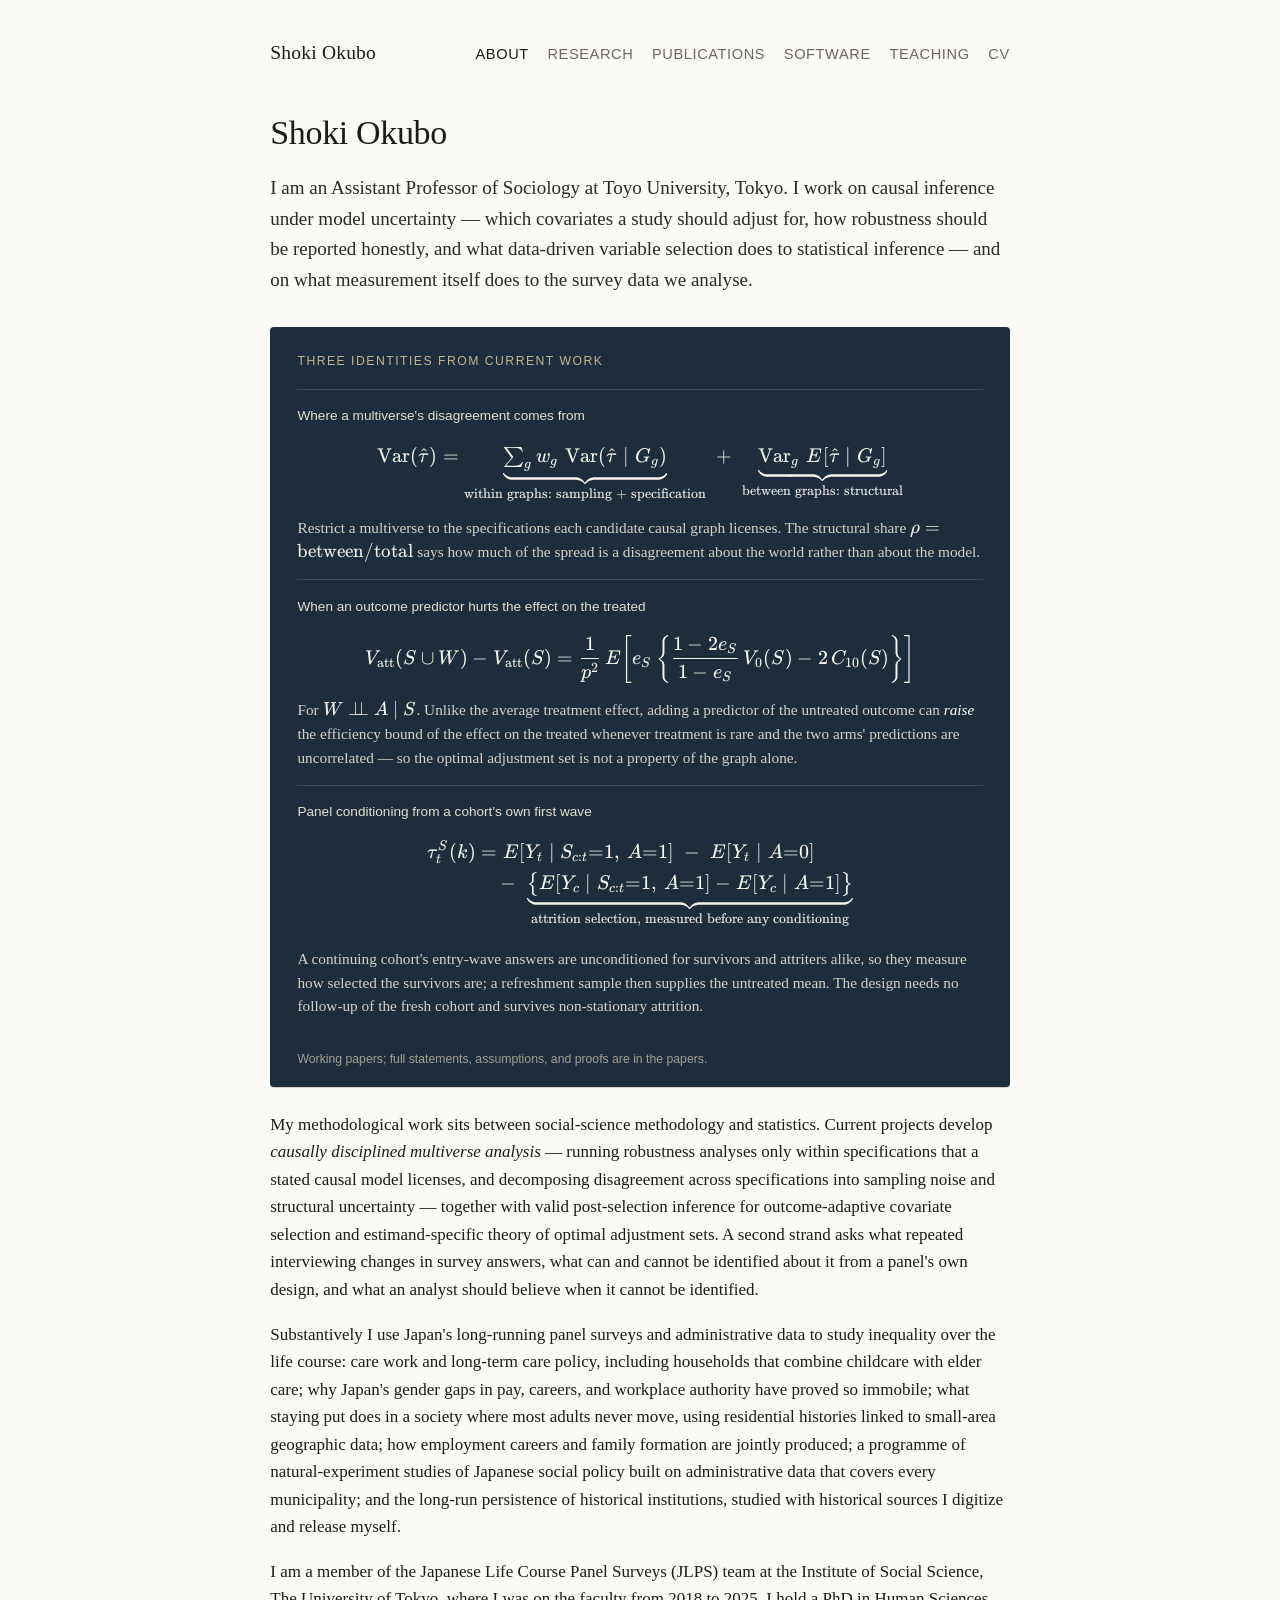
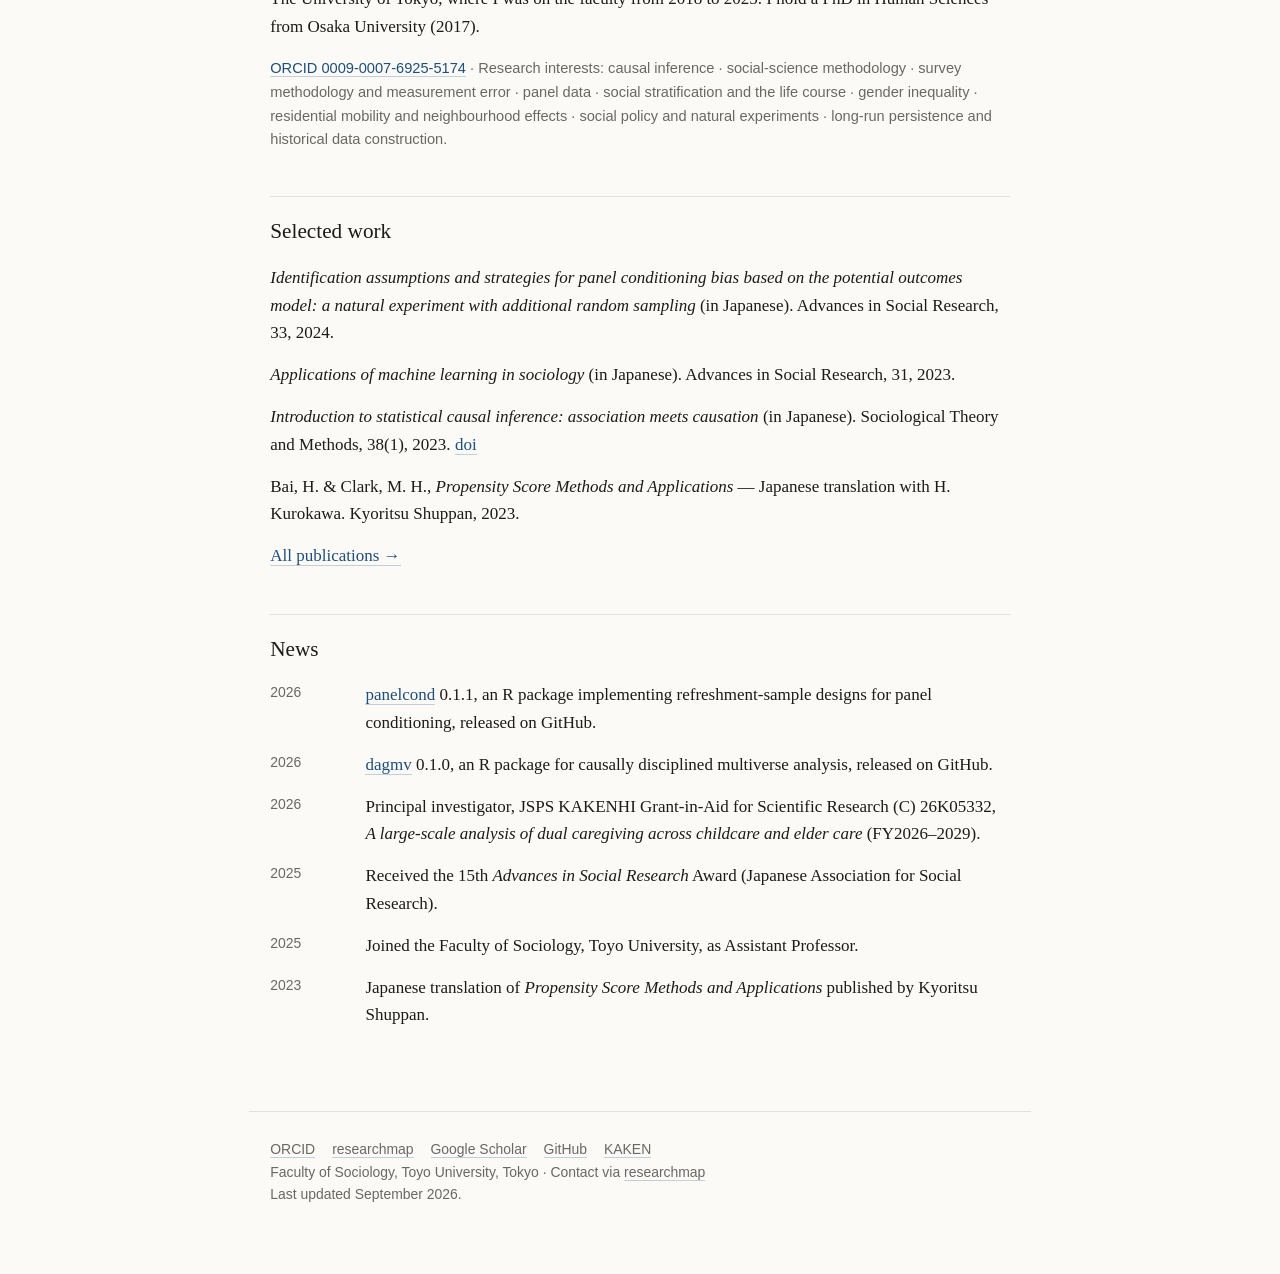
==== index.html @ d32a05ac "Site update 2026-09-04: panelcond 0.1.1 on Software and News; panelcond linked from Research" ====
<!doctype html>
<html lang="en">
<head>
<meta charset="utf-8">
<meta name="viewport" content="width=device-width,initial-scale=1">
<title>Shoki Okubo</title>
<meta name="description" content="Shoki Okubo — Assistant Professor of Sociology, Toyo University. Causal inference, model uncertainty, survey measurement, and inequality over the life course in Japan.">
<link rel="stylesheet" href="assets/style.css">
<link rel="icon" href="data:,">
<link rel="stylesheet" href="assets/katex/katex.min.css">
<script defer src="assets/katex/katex.min.js"></script>
<script defer src="assets/katex/auto-render.min.js" onload="renderMathInElement(document.body,{delimiters:[{left:'\\[',right:'\\]',display:true},{left:'\\(',right:'\\)',display:false}],throwOnError:false});"></script>
</head>
<body>
<header class="site"><a class="name" href="index.html">Shoki Okubo</a><nav class="site"><a href="index.html" class=on>About</a><a href="research.html">Research</a><a href="publications.html">Publications</a><a href="software.html">Software</a><a href="teaching.html">Teaching</a><a href="cv.html">CV</a></nav></header>
<main>

<h1>Shoki Okubo</h1>
<p class="lede">I am an Assistant Professor of Sociology at Toyo University, Tokyo. I work on causal inference under model uncertainty &mdash; which covariates a study should adjust for, how robustness should be reported honestly, and what data-driven variable selection does to statistical inference &mdash; and on what measurement itself does to the survey data we analyse.</p>
<figure class="plate">
<figcaption>Three identities from current work</figcaption>
<div class="item">
<div class="cap">Where a multiverse's disagreement comes from</div>
<div class="eq">\[ \operatorname{Var}(\hat\tau)=\underbrace{\textstyle\sum_{g} w_g\,\operatorname{Var}(\hat\tau \mid G_g)}_{\text{within graphs: sampling + specification}}\;+\;\underbrace{\operatorname{Var}_g\,E[\hat\tau \mid G_g]}_{\text{between graphs: structural}} \]</div>
<div class="note">Restrict a multiverse to the specifications each candidate causal graph licenses. The structural share \(\rho=\text{between}/\text{total}\) says how much of the spread is a disagreement about the world rather than about the model.</div>
</div>
<div class="item">
<div class="cap">When an outcome predictor hurts the effect on the treated</div>
<div class="eq">\[ V_{\mathrm{att}}(S\cup W)-V_{\mathrm{att}}(S)=\frac{1}{p^{2}}\,E\!\left[e_S\left\{\frac{1-2e_S}{1-e_S}\,V_0(S)-2\,C_{10}(S)\right\}\right] \]</div>
<div class="note">For \(W \perp\!\!\!\perp A \mid S\). Unlike the average treatment effect, adding a predictor of the untreated outcome can <em>raise</em> the efficiency bound of the effect on the treated whenever treatment is rare and the two arms' predictions are uncorrelated &mdash; so the optimal adjustment set is not a property of the graph alone.</div>
</div>
<div class="item">
<div class="cap">Panel conditioning from a cohort's own first wave</div>
<div class="eq">\[ \begin{aligned} \tau^{S}_t(k) &= E[Y_t\mid S_{c:t}{=}1,\,A{=}1]\;-\;E[Y_t\mid A{=}0] \\ &\quad -\;\underbrace{\big\{E[Y_c\mid S_{c:t}{=}1,\,A{=}1]-E[Y_c\mid A{=}1]\big\}}_{\text{attrition selection, measured before any conditioning}} \end{aligned} \]</div>
<div class="note">A continuing cohort's entry-wave answers are unconditioned for survivors and attriters alike, so they measure how selected the survivors are; a refreshment sample then supplies the untreated mean. The design needs no follow-up of the fresh cohort and survives non-stationary attrition.</div>
</div>
<p class="fine">Working papers; full statements, assumptions, and proofs are in the papers.</p>
</figure>

<p>My methodological work sits between social-science methodology and statistics. Current projects develop <em>causally disciplined multiverse analysis</em> &mdash; running robustness analyses only within specifications that a stated causal model licenses, and decomposing disagreement across specifications into sampling noise and structural uncertainty &mdash; together with valid post-selection inference for outcome-adaptive covariate selection and estimand-specific theory of optimal adjustment sets. A second strand asks what repeated interviewing changes in survey answers, what can and cannot be identified about it from a panel's own design, and what an analyst should believe when it cannot be identified.</p>
<p>Substantively I use Japan's long-running panel surveys and administrative data to study inequality over the life course: care work and long-term care policy, including households that combine childcare with elder care; why Japan's gender gaps in pay, careers, and workplace authority have proved so immobile; what staying put does in a society where most adults never move, using residential histories linked to small-area geographic data; how employment careers and family formation are jointly produced; a programme of natural-experiment studies of Japanese social policy built on administrative data that covers every municipality; and the long-run persistence of historical institutions, studied with historical sources I digitize and release myself.</p>
<p>I am a member of the Japanese Life Course Panel Surveys (JLPS) team at the Institute of Social Science, The University of Tokyo, where I was on the faculty from 2018 to 2025. I hold a PhD in Human Sciences from Osaka University (2017).</p>

<p class="meta"><a href="https://orcid.org/0009-0007-6925-5174">ORCID 0009-0007-6925-5174</a> · Research interests: causal inference · social-science methodology · survey methodology and measurement error · panel data · social stratification and the life course · gender inequality · residential mobility and neighbourhood effects · social policy and natural experiments · long-run persistence and historical data construction.</p>

<h2>Selected work</h2>
<ul class="plain">
<li><span class="pub"><span class="t">Identification assumptions and strategies for panel conditioning bias based on the potential outcomes model: a natural experiment with additional random sampling</span> (in Japanese). <span class="j">Advances in Social Research</span>, 33, 2024.</span></li>
<li><span class="pub"><span class="t">Applications of machine learning in sociology</span> (in Japanese). <span class="j">Advances in Social Research</span>, 31, 2023.</span></li>
<li><span class="pub"><span class="t">Introduction to statistical causal inference: association meets causation</span> (in Japanese). <span class="j">Sociological Theory and Methods</span>, 38(1), 2023. <a href="https://doi.org/10.11218/ojjams.38.169">doi</a></span></li>
<li><span class="pub">Bai, H. &amp; Clark, M. H., <span class="t">Propensity Score Methods and Applications</span> &mdash; Japanese translation with H. Kurokawa. Kyoritsu Shuppan, 2023.</span></li>
</ul>
<p><a href="publications.html">All publications &rarr;</a></p>

<h2>News</h2>
<ul class="plain news">
<li><span class="year">2026</span><span><a href="https://github.com/sokubo/panelcond">panelcond</a> 0.1.1, an R package implementing refreshment-sample designs for panel conditioning, released on GitHub.</span></li>
<li><span class="year">2026</span><span><a href="https://github.com/sokubo/dagmv">dagmv</a> 0.1.0, an R package for causally disciplined multiverse analysis, released on GitHub.</span></li>
<li><span class="year">2026</span><span>Principal investigator, JSPS KAKENHI Grant-in-Aid for Scientific Research (C) 26K05332, <em>A large-scale analysis of dual caregiving across childcare and elder care</em> (FY2026&ndash;2029).</span></li>
<li><span class="year">2025</span><span>Received the 15th <em>Advances in Social Research</em> Award (Japanese Association for Social Research).</span></li>
<li><span class="year">2025</span><span>Joined the Faculty of Sociology, Toyo University, as Assistant Professor.</span></li>
<li><span class="year">2023</span><span>Japanese translation of <em>Propensity Score Methods and Applications</em> published by Kyoritsu Shuppan.</span></li>
</ul>

</main>
<footer class="site">
<div class="links"><a href="https://orcid.org/0009-0007-6925-5174">ORCID</a><a href="https://researchmap.jp/sokubo?lang=en">researchmap</a><a href="https://scholar.google.com/citations?user=Fmei__QAAAAJ&amp;hl=en">Google Scholar</a><a href="https://github.com/sokubo">GitHub</a><a href="https://nrid.nii.ac.jp/en/nrid/1000090807835/">KAKEN</a></div>
<p>Faculty of Sociology, Toyo University, Tokyo · Contact via <a href="https://researchmap.jp/sokubo?lang=en">researchmap</a><br>Last updated September 2026.</p>
</footer>
</body>
</html>
---- assets/style.css ----
:root{--bg:#fbfaf7;--ink:#1c1b18;--muted:#6b6862;--rule:#e4e1d8;--accent:#1f4e79;--accent-2:#8a5a2b;--max:46rem}
*{box-sizing:border-box}html{font-size:17px;-webkit-text-size-adjust:100%}
body{margin:0;background:var(--bg);color:var(--ink);font-family:"Iowan Old Style","Palatino Linotype","Book Antiqua",Palatino,Georgia,serif;line-height:1.62}
a{color:var(--accent);text-decoration:none;border-bottom:1px solid rgba(31,78,121,.25)}a:hover{border-bottom-color:var(--accent)}
header.site{max-width:var(--max);margin:0 auto;padding:2.2rem 1.25rem 0;display:flex;flex-wrap:wrap;align-items:baseline;justify-content:space-between;gap:.6rem 1.5rem}
header.site .name{font-size:1.15rem;letter-spacing:.01em;border:0;color:var(--ink)}
nav.site a{font-family:-apple-system,BlinkMacSystemFont,"Segoe UI",Helvetica,Arial,sans-serif;font-size:.86rem;letter-spacing:.04em;text-transform:uppercase;color:var(--muted);border:0;margin-left:1.1rem}
nav.site a.on,nav.site a:hover{color:var(--ink)}
main{max-width:var(--max);margin:0 auto;padding:2.6rem 1.25rem 4rem}
h1{font-weight:500;font-size:2rem;line-height:1.15;margin:0 0 1.2rem;letter-spacing:-.01em}
h2{font-weight:500;font-size:1.25rem;margin:2.6rem 0 .9rem;padding-top:1rem;border-top:1px solid var(--rule)}
h3{font-family:-apple-system,BlinkMacSystemFont,"Segoe UI",Helvetica,Arial,sans-serif;font-weight:600;font-size:.8rem;letter-spacing:.08em;text-transform:uppercase;color:var(--muted);margin:2rem 0 .6rem}
p{margin:0 0 1rem}.lede{font-size:1.12rem;color:#2a2925}
.hero{display:grid;grid-template-columns:1fr;gap:1.6rem;align-items:start}
@media(min-width:720px){.hero{grid-template-columns:minmax(0,1fr) 11rem}}
.hero img{width:100%;max-width:11rem;border-radius:2px;filter:saturate(.9)}
.meta{font-family:-apple-system,BlinkMacSystemFont,"Segoe UI",Helvetica,Arial,sans-serif;font-size:.86rem;color:var(--muted)}
ul.plain{list-style:none;padding:0;margin:0}ul.plain li{margin:0 0 .85rem}
ol.pubs{padding-left:0;list-style:none;counter-reset:none}ol.pubs li{margin:0 0 1rem;padding-left:0}
.pub .t{font-style:italic}.pub .tja{font-style:normal}.pub .j{}.pub .tag{font-family:-apple-system,BlinkMacSystemFont,"Segoe UI",Helvetica,Arial,sans-serif;font-size:.72rem;letter-spacing:.06em;text-transform:uppercase;color:var(--accent-2);margin-left:.4rem}
.year{font-family:-apple-system,BlinkMacSystemFont,"Segoe UI",Helvetica,Arial,sans-serif;font-size:.82rem;color:var(--muted);display:inline-block;min-width:3.2rem}
dl.cv{margin:0}dl.cv div{display:grid;grid-template-columns:7.5rem 1fr;gap:.4rem 1rem;margin:0 0 .55rem}dl.cv dt{font-family:-apple-system,BlinkMacSystemFont,"Segoe UI",Helvetica,Arial,sans-serif;font-size:.84rem;color:var(--muted);margin:0}dl.cv dd{margin:0}
.news li{display:grid;grid-template-columns:5rem 1fr;gap:.6rem}
footer.site{max-width:var(--max);margin:0 auto;padding:1.5rem 1.25rem 3rem;border-top:1px solid var(--rule);font-family:-apple-system,BlinkMacSystemFont,"Segoe UI",Helvetica,Arial,sans-serif;font-size:.82rem;color:var(--muted)}
footer.site a{color:var(--muted)}
.links a{margin-right:1rem;white-space:nowrap}
@media print{nav.site,footer.site .links{display:none}body{background:#fff}}

/* theorem plate */
.plate{margin:1.8rem 0 1.4rem;padding:1.5rem 1.6rem 1rem;background:#1e2d3d;color:#f3eee3;border-radius:4px;box-shadow:0 1px 0 rgba(0,0,0,.15)}
.plate figcaption{font-family:-apple-system,BlinkMacSystemFont,"Segoe UI",Helvetica,Arial,sans-serif;font-size:.72rem;letter-spacing:.12em;text-transform:uppercase;color:#c8b48c;margin:0 0 1rem}
.plate .item{padding:.9rem 0;border-top:1px solid rgba(243,238,227,.14)}
.plate .cap{font-family:-apple-system,BlinkMacSystemFont,"Segoe UI",Helvetica,Arial,sans-serif;font-size:.8rem;color:#e8dfcc;margin:0 0 .4rem}
.plate .eq{overflow-x:auto;padding:.2rem 0;font-size:.98rem}
.plate .eq .katex-display{margin:.4rem 0}
.plate .note{font-size:.9rem;line-height:1.55;color:#d9d2c3;margin:.3rem 0 0}
.plate .note em{color:#fff}
.plate .fine{font-family:-apple-system,BlinkMacSystemFont,"Segoe UI",Helvetica,Arial,sans-serif;font-size:.72rem;color:#a89f8e;margin:1rem 0 0}
.plate .katex{color:#f8f4ea}
@media(max-width:600px){.plate{padding:1.1rem 1rem .8rem}.plate .eq{font-size:.9rem}}
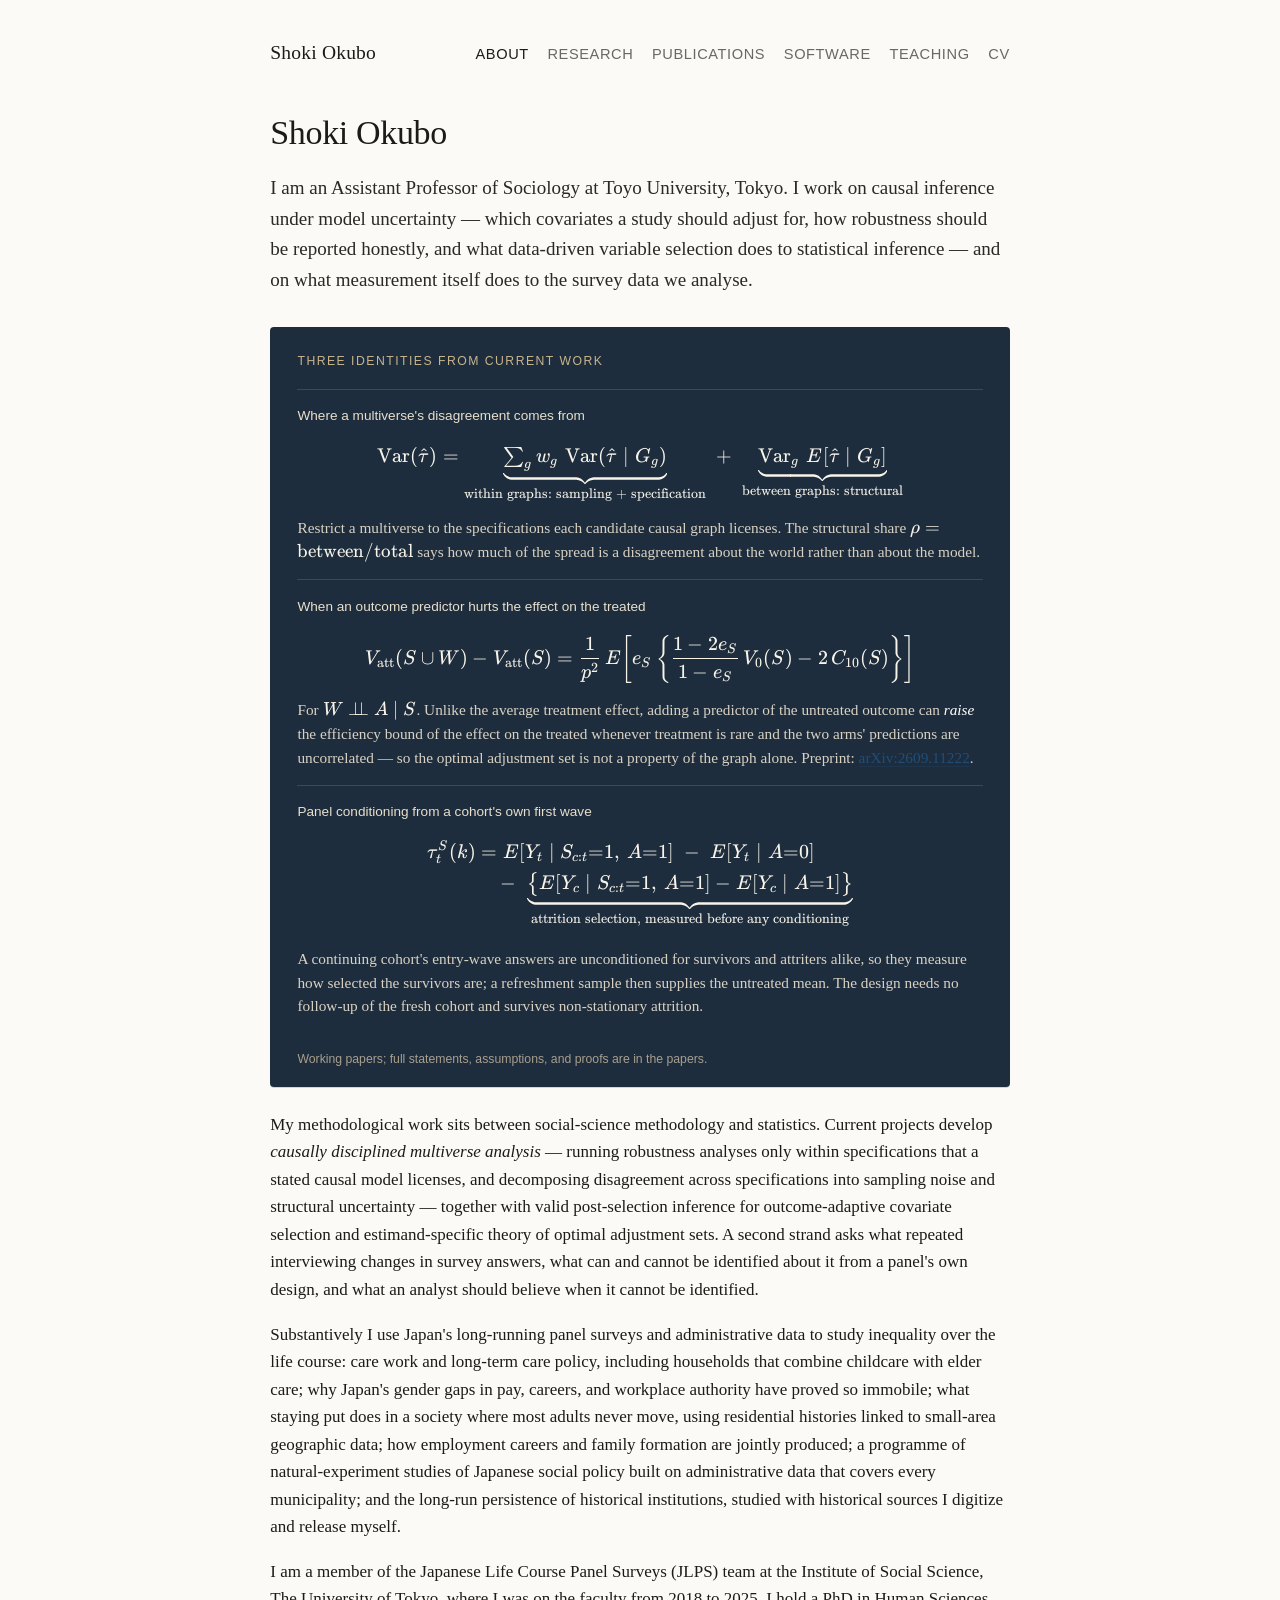
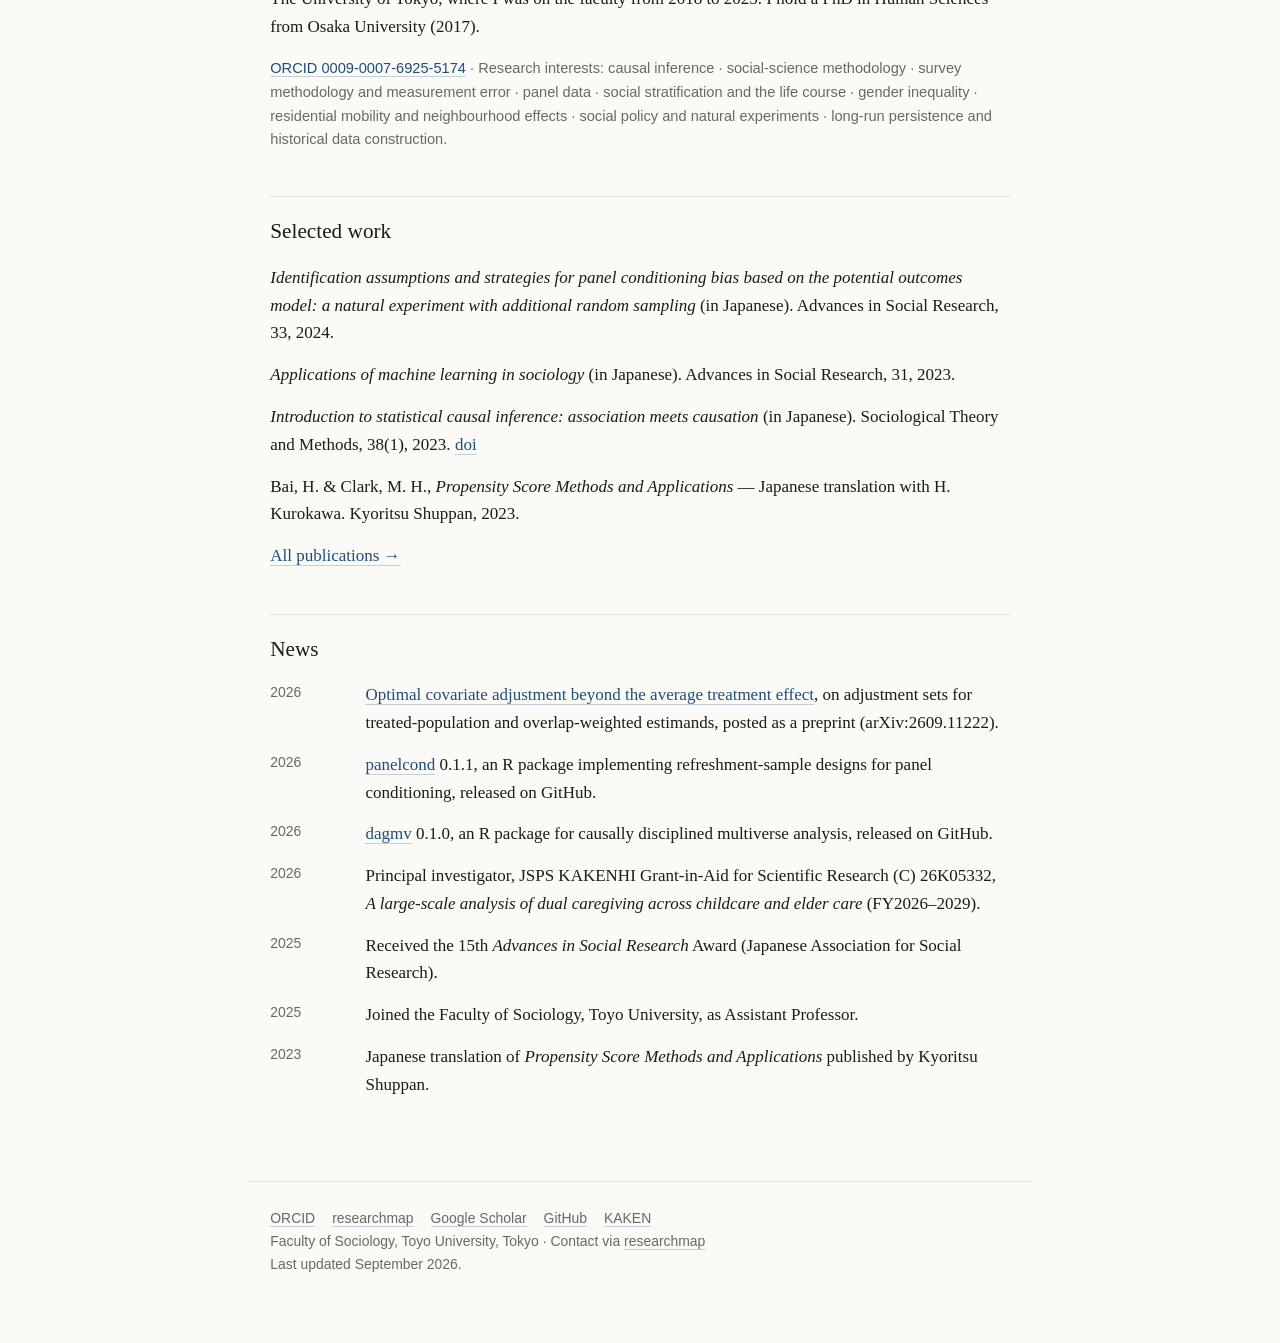
==== commit e8b85f8c: "Add arXiv:2609.11222 (estimand-specific adjustment); correct the novelty claim in Research" ====
--- a/index.html
+++ b/index.html
@@ -27,7 +27,7 @@
 <div class="item">
 <div class="cap">When an outcome predictor hurts the effect on the treated</div>
 <div class="eq">\[ V_{\mathrm{att}}(S\cup W)-V_{\mathrm{att}}(S)=\frac{1}{p^{2}}\,E\!\left[e_S\left\{\frac{1-2e_S}{1-e_S}\,V_0(S)-2\,C_{10}(S)\right\}\right] \]</div>
-<div class="note">For \(W \perp\!\!\!\perp A \mid S\). Unlike the average treatment effect, adding a predictor of the untreated outcome can <em>raise</em> the efficiency bound of the effect on the treated whenever treatment is rare and the two arms' predictions are uncorrelated &mdash; so the optimal adjustment set is not a property of the graph alone.</div>
+<div class="note">For \(W \perp\!\!\!\perp A \mid S\). Unlike the average treatment effect, adding a predictor of the untreated outcome can <em>raise</em> the efficiency bound of the effect on the treated whenever treatment is rare and the two arms' predictions are uncorrelated &mdash; so the optimal adjustment set is not a property of the graph alone. Preprint: <a href="https://arxiv.org/abs/2609.11222">arXiv:2609.11222</a>.</div>
 </div>
 <div class="item">
 <div class="cap">Panel conditioning from a cohort's own first wave</div>
@@ -54,6 +54,7 @@
 
 <h2>News</h2>
 <ul class="plain news">
+<li><span class="year">2026</span><span><a href="https://arxiv.org/abs/2609.11222">Optimal covariate adjustment beyond the average treatment effect</a>, on adjustment sets for treated-population and overlap-weighted estimands, posted as a preprint (arXiv:2609.11222).</span></li>
 <li><span class="year">2026</span><span><a href="https://github.com/sokubo/panelcond">panelcond</a> 0.1.1, an R package implementing refreshment-sample designs for panel conditioning, released on GitHub.</span></li>
 <li><span class="year">2026</span><span><a href="https://github.com/sokubo/dagmv">dagmv</a> 0.1.0, an R package for causally disciplined multiverse analysis, released on GitHub.</span></li>
 <li><span class="year">2026</span><span>Principal investigator, JSPS KAKENHI Grant-in-Aid for Scientific Research (C) 26K05332, <em>A large-scale analysis of dual caregiving across childcare and elder care</em> (FY2026&ndash;2029).</span></li>
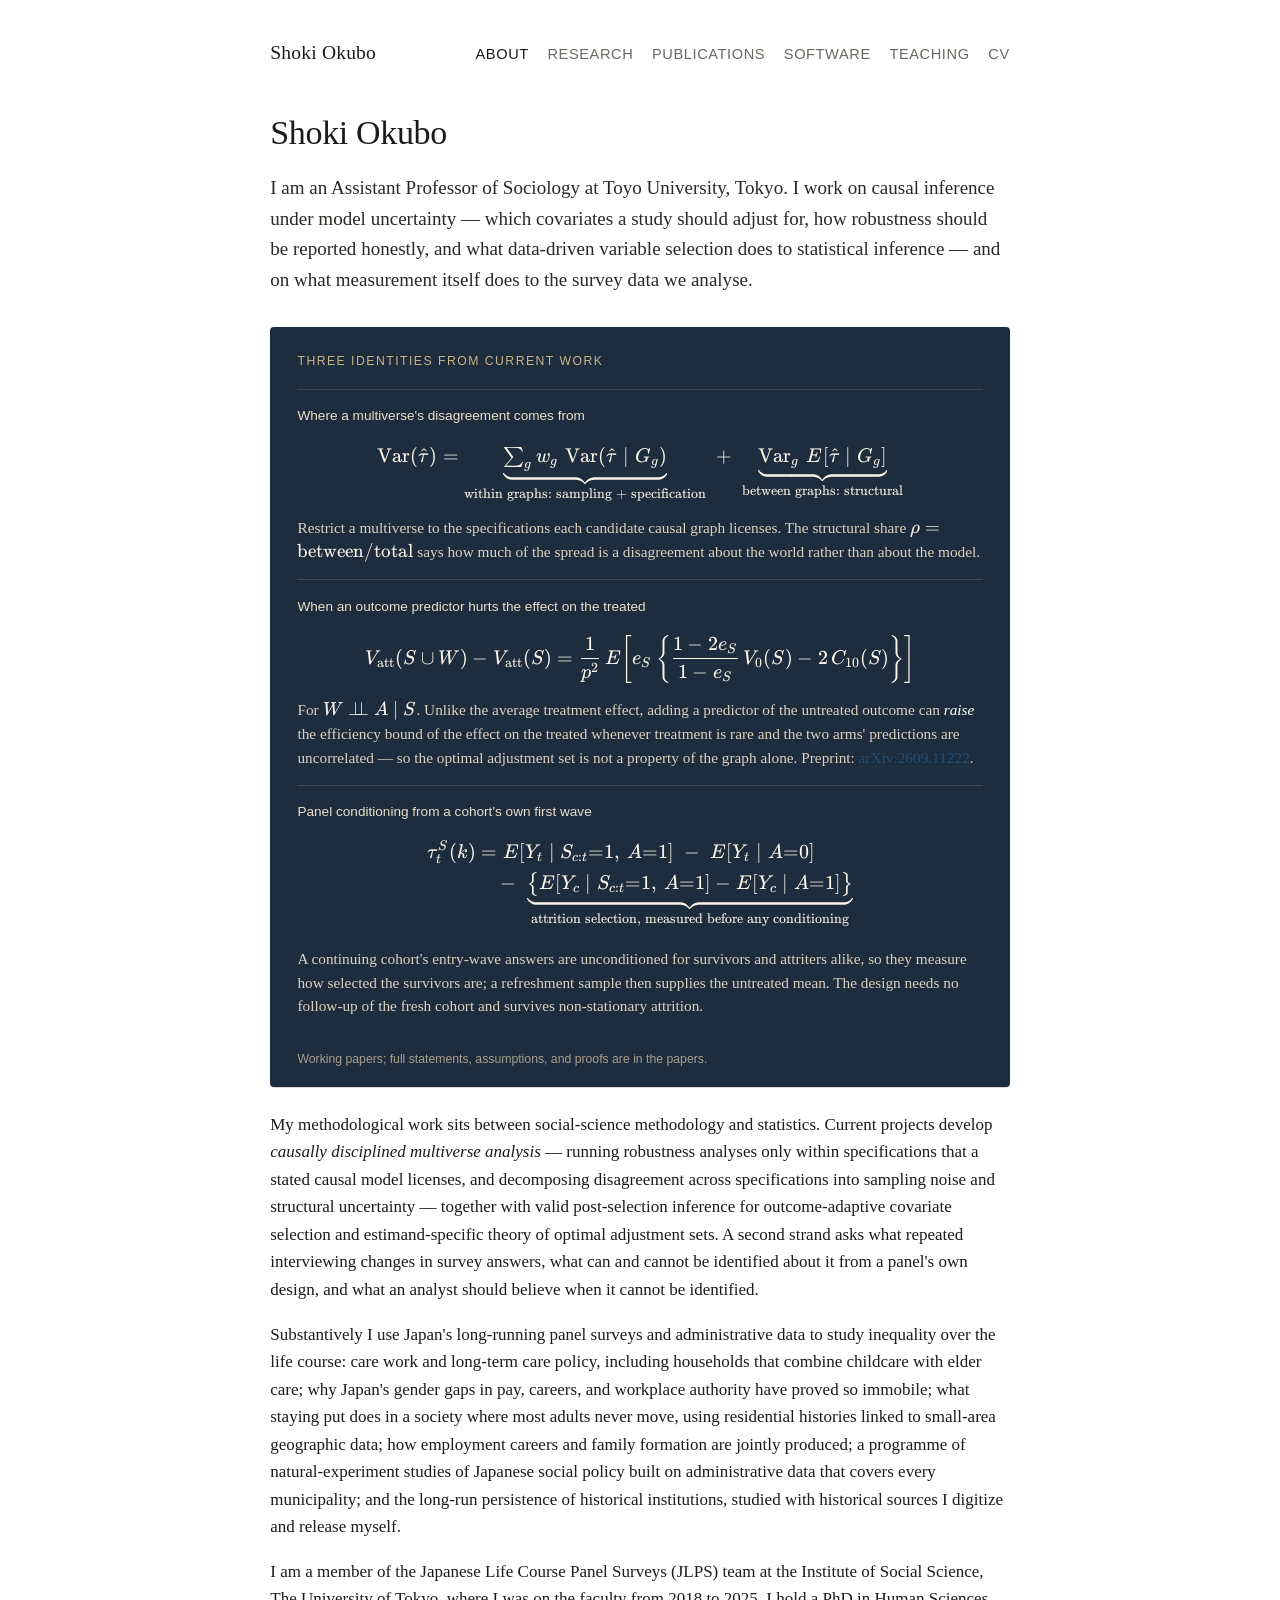
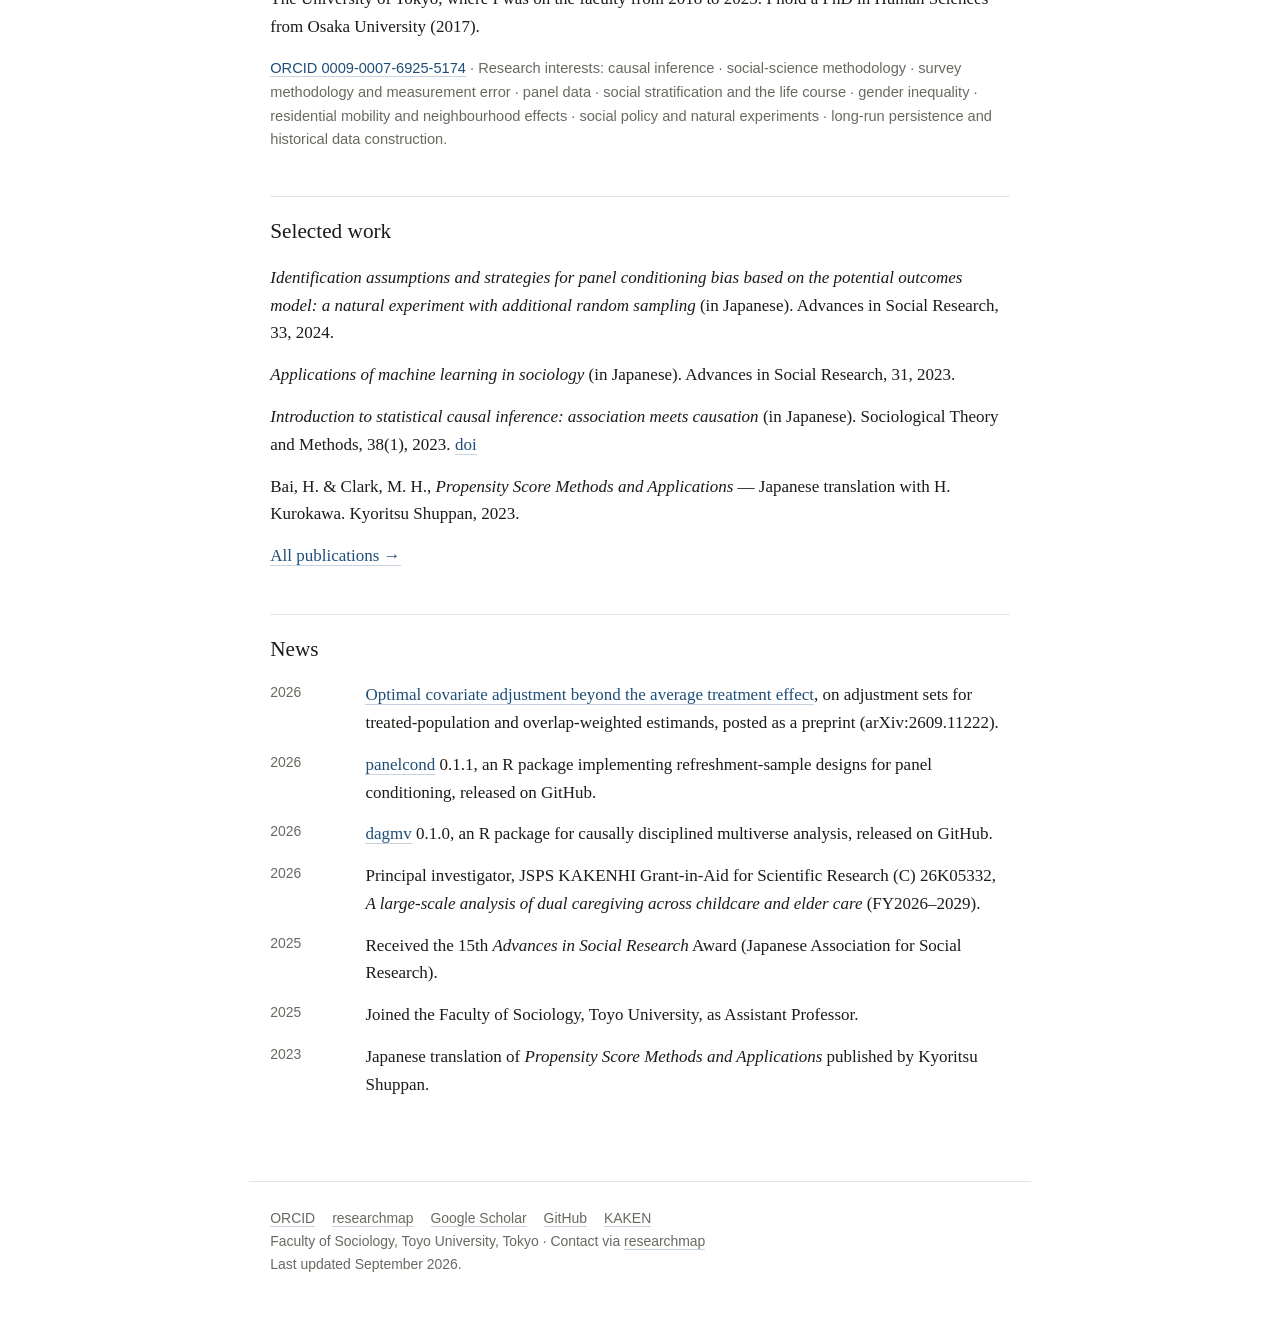
==== commit 5587fb9d: "Bust the stylesheet cache (assets/style.css?v=20260912)" ====
--- a/index.html
+++ b/index.html
@@ -5,7 +5,7 @@
 <meta name="viewport" content="width=device-width,initial-scale=1">
 <title>Shoki Okubo</title>
 <meta name="description" content="Shoki Okubo — Assistant Professor of Sociology, Toyo University. Causal inference, model uncertainty, survey measurement, and inequality over the life course in Japan.">
-<link rel="stylesheet" href="assets/style.css">
+<link rel="stylesheet" href="assets/style.css?v=20260912">
 <link rel="icon" href="data:,">
 <link rel="stylesheet" href="assets/katex/katex.min.css">
 <script defer src="assets/katex/katex.min.js"></script>
--- a/assets/style.css
+++ b/assets/style.css
@@ -1,5 +1,5 @@
 
-:root{--bg:#fbfaf7;--ink:#1c1b18;--muted:#6b6862;--rule:#e4e1d8;--accent:#1f4e79;--accent-2:#8a5a2b;--max:46rem}
+:root{--bg:#fff;--ink:#1c1b18;--muted:#6b6862;--rule:#e5e4e1;--accent:#1f4e79;--accent-2:#8a5a2b;--max:46rem}
 *{box-sizing:border-box}html{font-size:17px;-webkit-text-size-adjust:100%}
 body{margin:0;background:var(--bg);color:var(--ink);font-family:"Iowan Old Style","Palatino Linotype","Book Antiqua",Palatino,Georgia,serif;line-height:1.62}
 a{color:var(--accent);text-decoration:none;border-bottom:1px solid rgba(31,78,121,.25)}a:hover{border-bottom-color:var(--accent)}
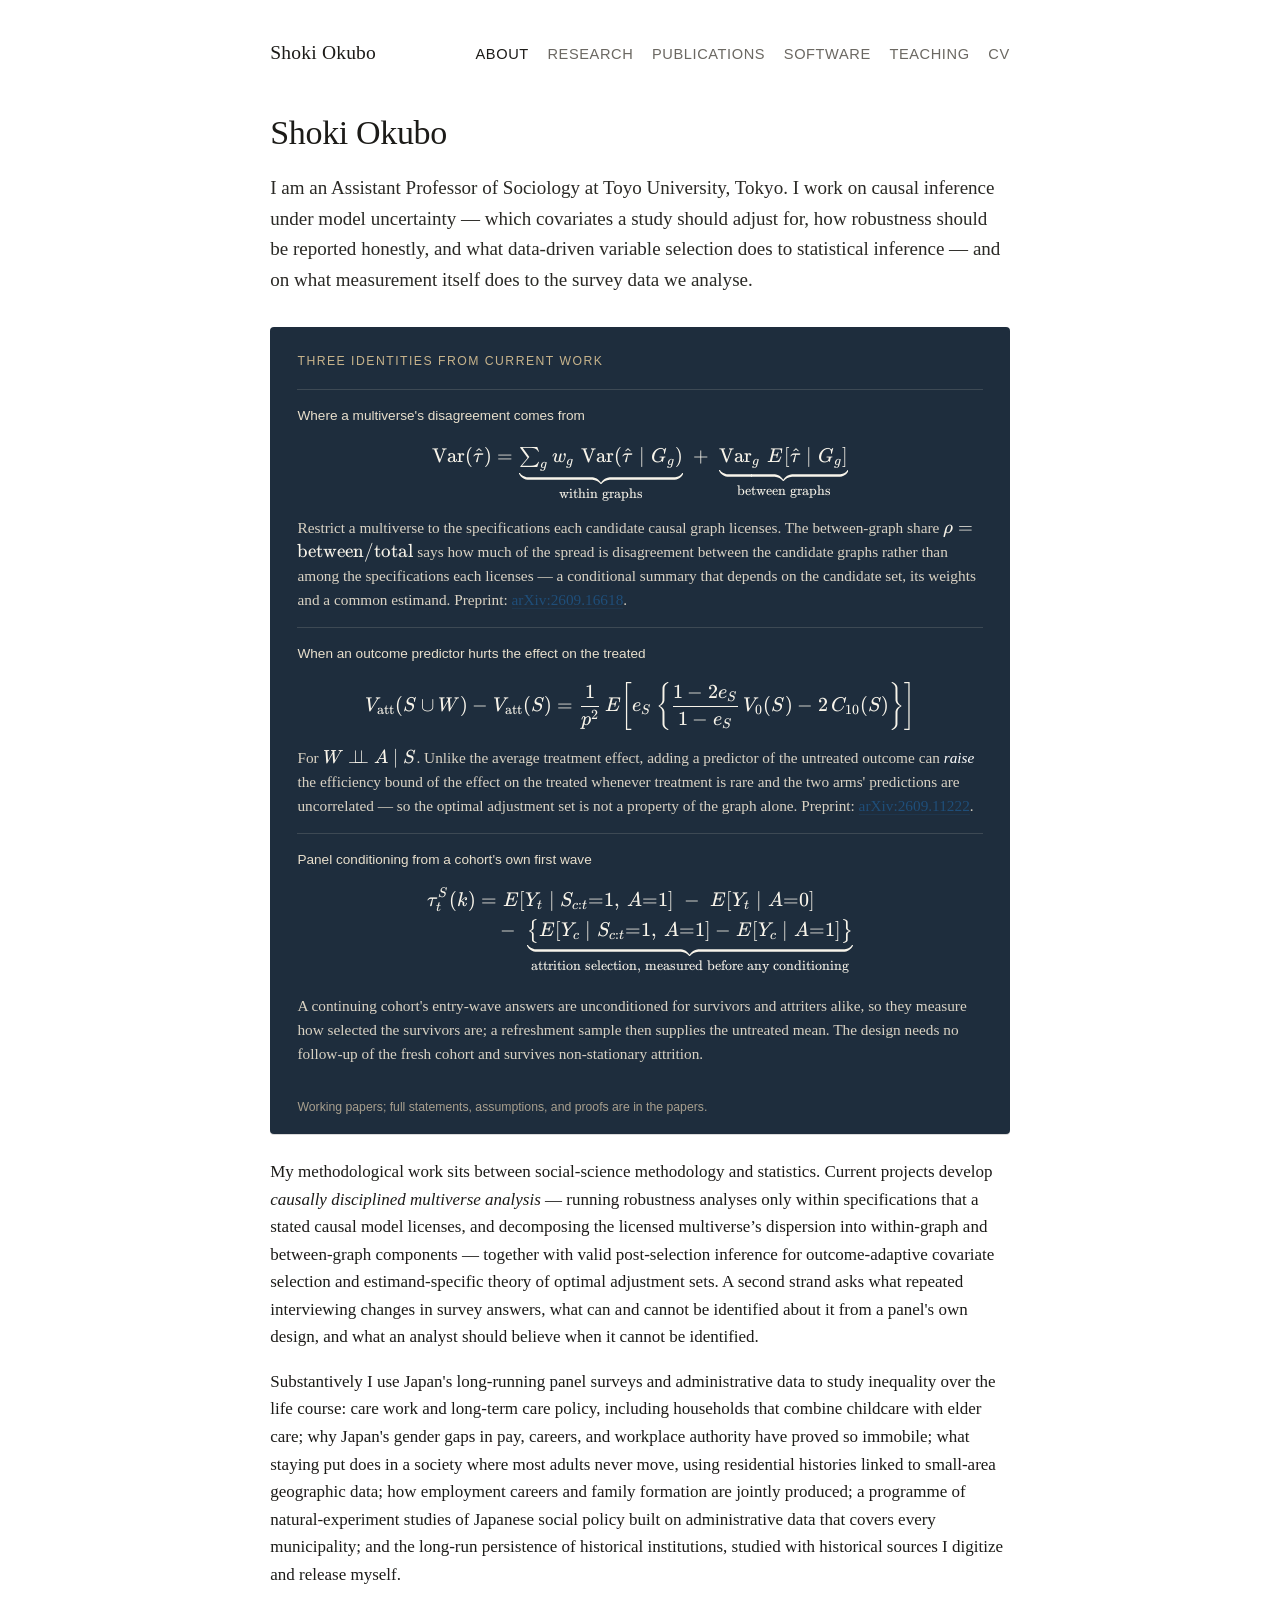
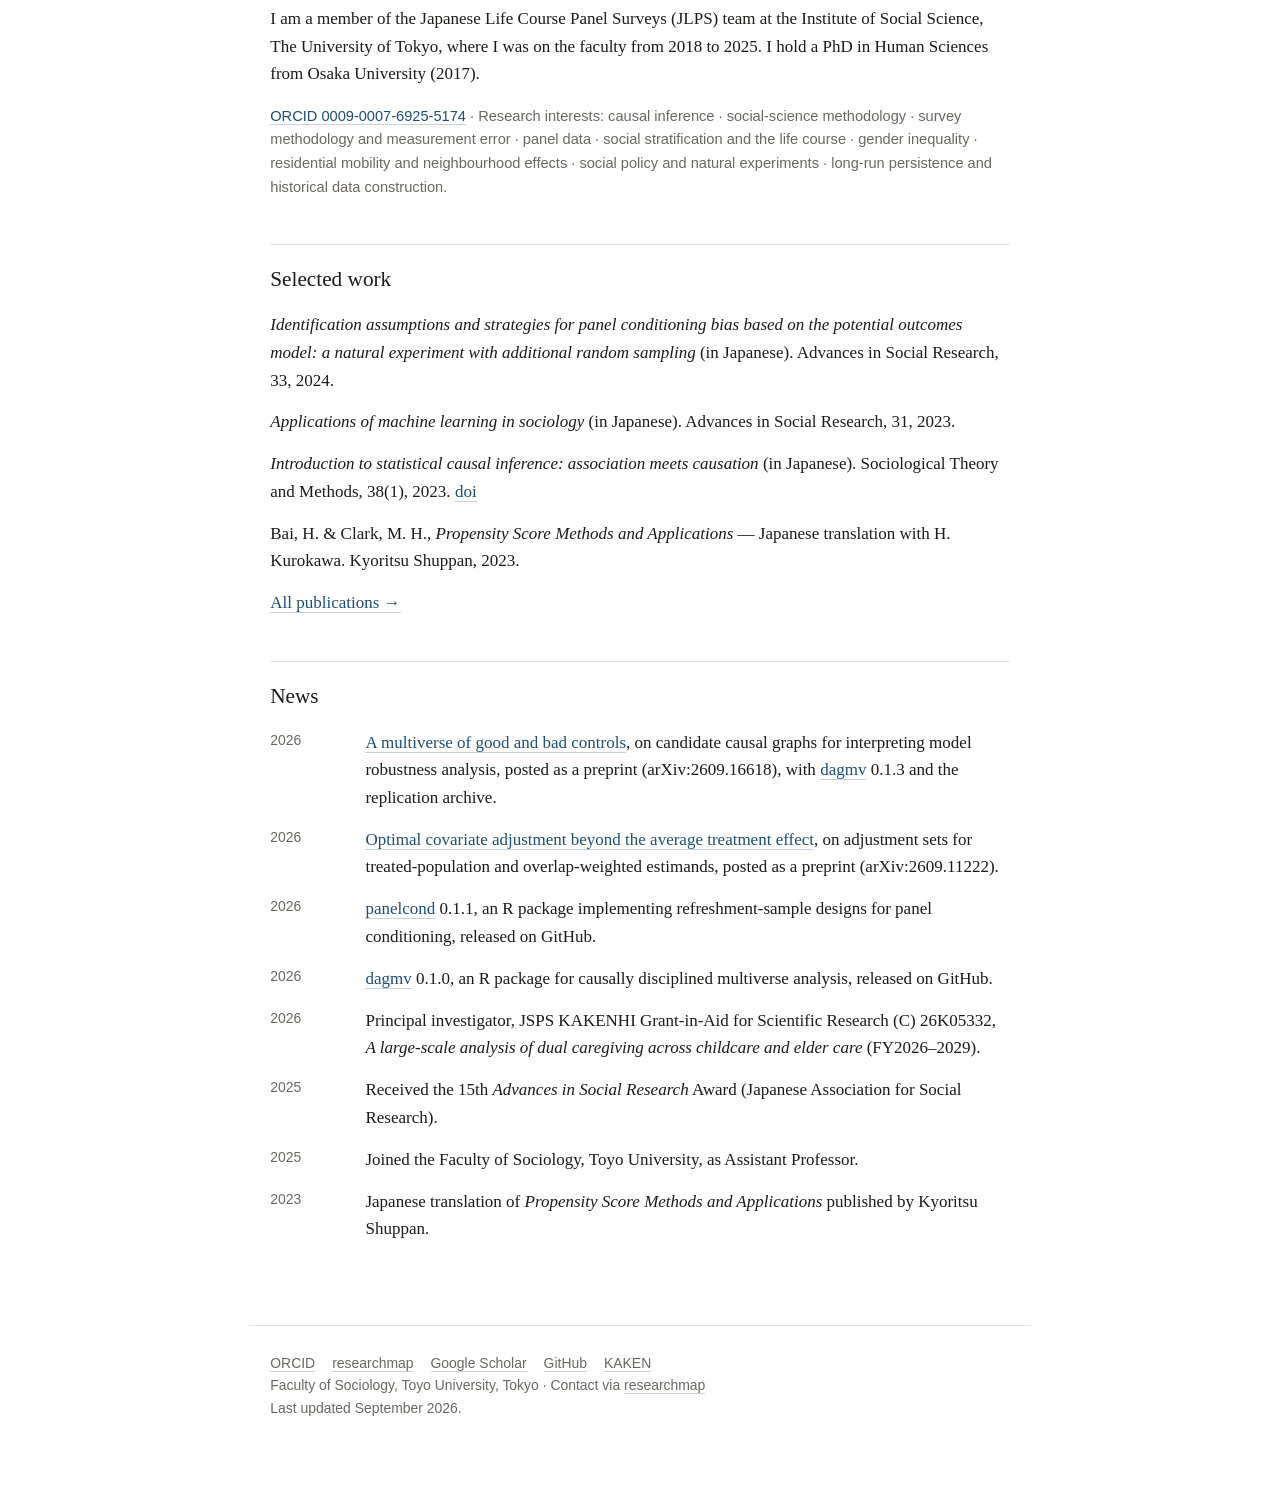
==== commit d3ac5f80: "Paper 1 preprint (arXiv:2609.16618): news, publications, research, software, dagmv 0.1.3" ====
--- a/index.html
+++ b/index.html
@@ -21,8 +21,8 @@
 <figcaption>Three identities from current work</figcaption>
 <div class="item">
 <div class="cap">Where a multiverse's disagreement comes from</div>
-<div class="eq">\[ \operatorname{Var}(\hat\tau)=\underbrace{\textstyle\sum_{g} w_g\,\operatorname{Var}(\hat\tau \mid G_g)}_{\text{within graphs: sampling + specification}}\;+\;\underbrace{\operatorname{Var}_g\,E[\hat\tau \mid G_g]}_{\text{between graphs: structural}} \]</div>
-<div class="note">Restrict a multiverse to the specifications each candidate causal graph licenses. The structural share \(\rho=\text{between}/\text{total}\) says how much of the spread is a disagreement about the world rather than about the model.</div>
+<div class="eq">\[ \operatorname{Var}(\hat\tau)=\underbrace{\textstyle\sum_{g} w_g\,\operatorname{Var}(\hat\tau \mid G_g)}_{\text{within graphs}}\;+\;\underbrace{\operatorname{Var}_g\,E[\hat\tau \mid G_g]}_{\text{between graphs}} \]</div>
+<div class="note">Restrict a multiverse to the specifications each candidate causal graph licenses. The between-graph share \(\rho=\text{between}/\text{total}\) says how much of the spread is disagreement between the candidate graphs rather than among the specifications each licenses &mdash; a conditional summary that depends on the candidate set, its weights and a common estimand. Preprint: <a href="https://arxiv.org/abs/2609.16618">arXiv:2609.16618</a>.</div>
 </div>
 <div class="item">
 <div class="cap">When an outcome predictor hurts the effect on the treated</div>
@@ -37,7 +37,7 @@
 <p class="fine">Working papers; full statements, assumptions, and proofs are in the papers.</p>
 </figure>
 
-<p>My methodological work sits between social-science methodology and statistics. Current projects develop <em>causally disciplined multiverse analysis</em> &mdash; running robustness analyses only within specifications that a stated causal model licenses, and decomposing disagreement across specifications into sampling noise and structural uncertainty &mdash; together with valid post-selection inference for outcome-adaptive covariate selection and estimand-specific theory of optimal adjustment sets. A second strand asks what repeated interviewing changes in survey answers, what can and cannot be identified about it from a panel's own design, and what an analyst should believe when it cannot be identified.</p>
+<p>My methodological work sits between social-science methodology and statistics. Current projects develop <em>causally disciplined multiverse analysis</em> &mdash; running robustness analyses only within specifications that a stated causal model licenses, and decomposing the licensed multiverse&rsquo;s dispersion into within-graph and between-graph components &mdash; together with valid post-selection inference for outcome-adaptive covariate selection and estimand-specific theory of optimal adjustment sets. A second strand asks what repeated interviewing changes in survey answers, what can and cannot be identified about it from a panel's own design, and what an analyst should believe when it cannot be identified.</p>
 <p>Substantively I use Japan's long-running panel surveys and administrative data to study inequality over the life course: care work and long-term care policy, including households that combine childcare with elder care; why Japan's gender gaps in pay, careers, and workplace authority have proved so immobile; what staying put does in a society where most adults never move, using residential histories linked to small-area geographic data; how employment careers and family formation are jointly produced; a programme of natural-experiment studies of Japanese social policy built on administrative data that covers every municipality; and the long-run persistence of historical institutions, studied with historical sources I digitize and release myself.</p>
 <p>I am a member of the Japanese Life Course Panel Surveys (JLPS) team at the Institute of Social Science, The University of Tokyo, where I was on the faculty from 2018 to 2025. I hold a PhD in Human Sciences from Osaka University (2017).</p>
 
@@ -54,6 +54,7 @@
 
 <h2>News</h2>
 <ul class="plain news">
+<li><span class="year">2026</span><span><a href="https://arxiv.org/abs/2609.16618">A multiverse of good and bad controls</a>, on candidate causal graphs for interpreting model robustness analysis, posted as a preprint (arXiv:2609.16618), with <a href="https://github.com/sokubo/dagmv">dagmv</a> 0.1.3 and the replication archive.</span></li>
 <li><span class="year">2026</span><span><a href="https://arxiv.org/abs/2609.11222">Optimal covariate adjustment beyond the average treatment effect</a>, on adjustment sets for treated-population and overlap-weighted estimands, posted as a preprint (arXiv:2609.11222).</span></li>
 <li><span class="year">2026</span><span><a href="https://github.com/sokubo/panelcond">panelcond</a> 0.1.1, an R package implementing refreshment-sample designs for panel conditioning, released on GitHub.</span></li>
 <li><span class="year">2026</span><span><a href="https://github.com/sokubo/dagmv">dagmv</a> 0.1.0, an R package for causally disciplined multiverse analysis, released on GitHub.</span></li>
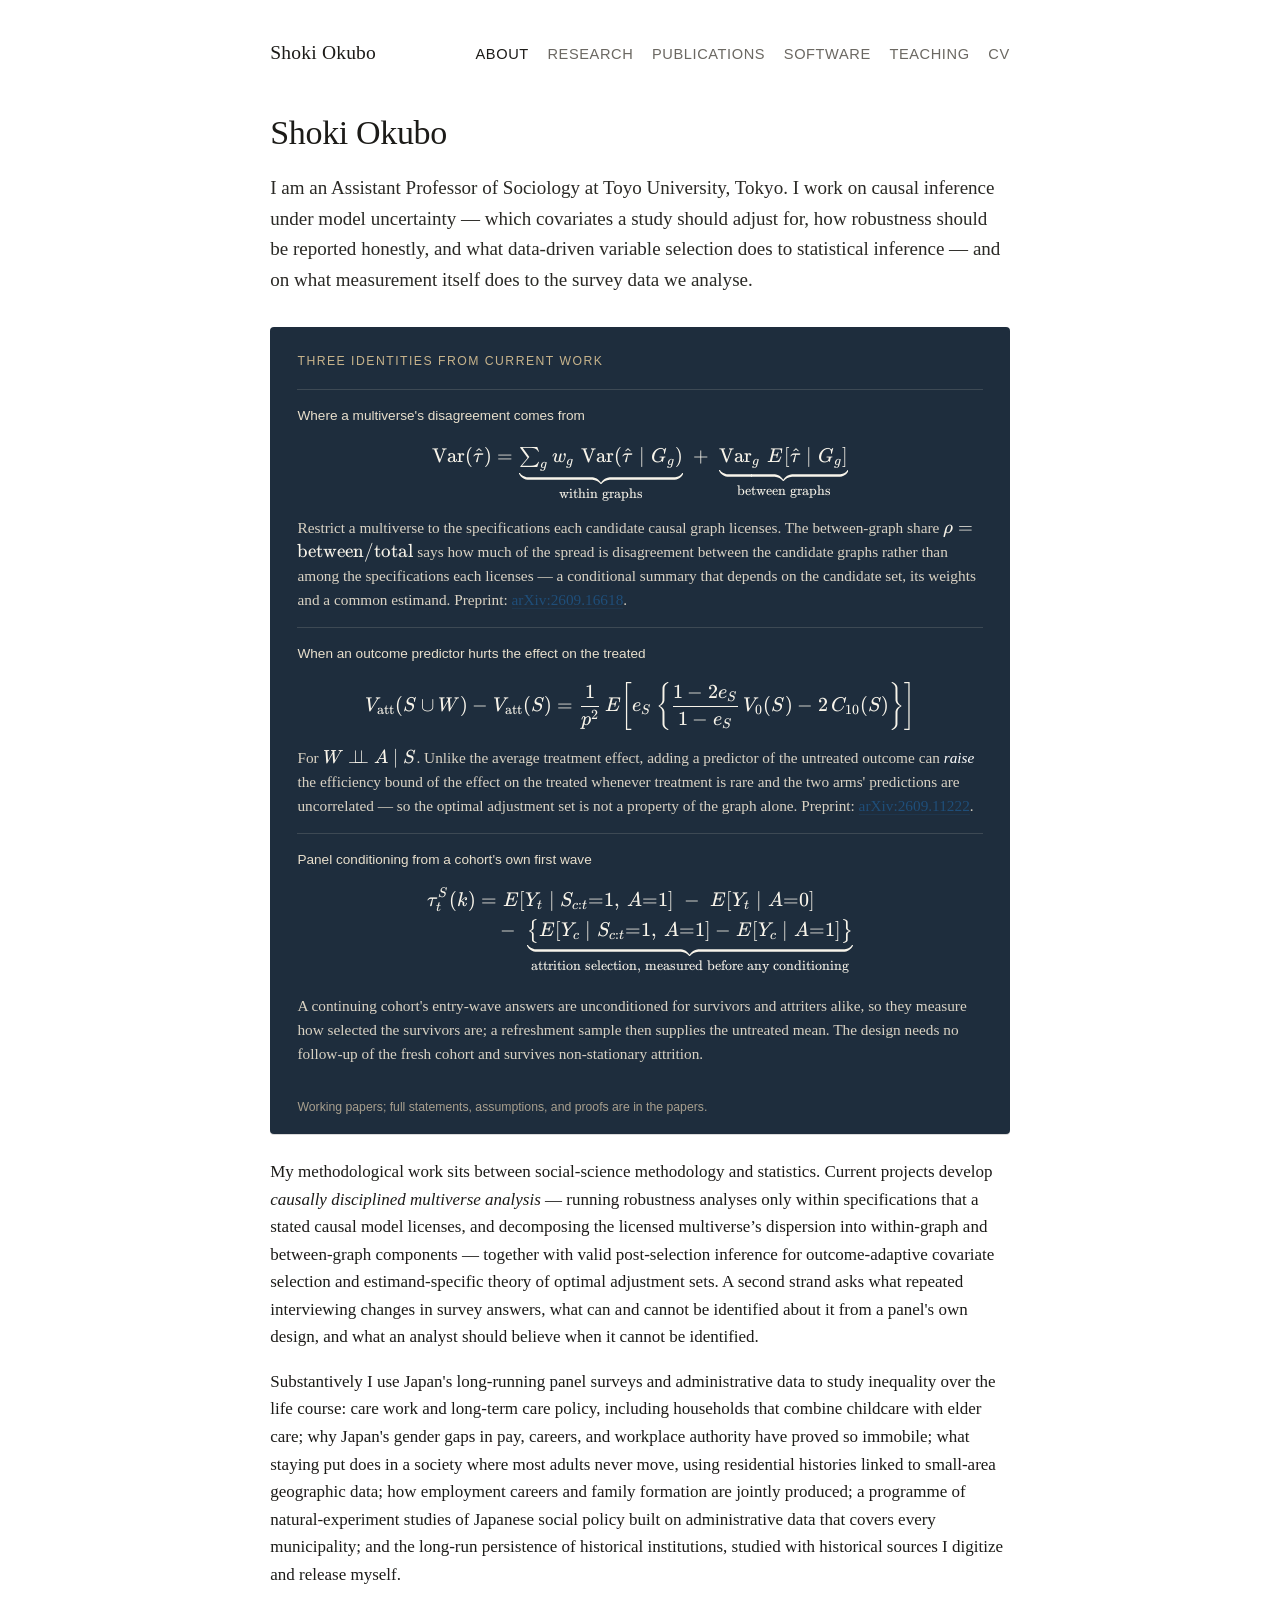
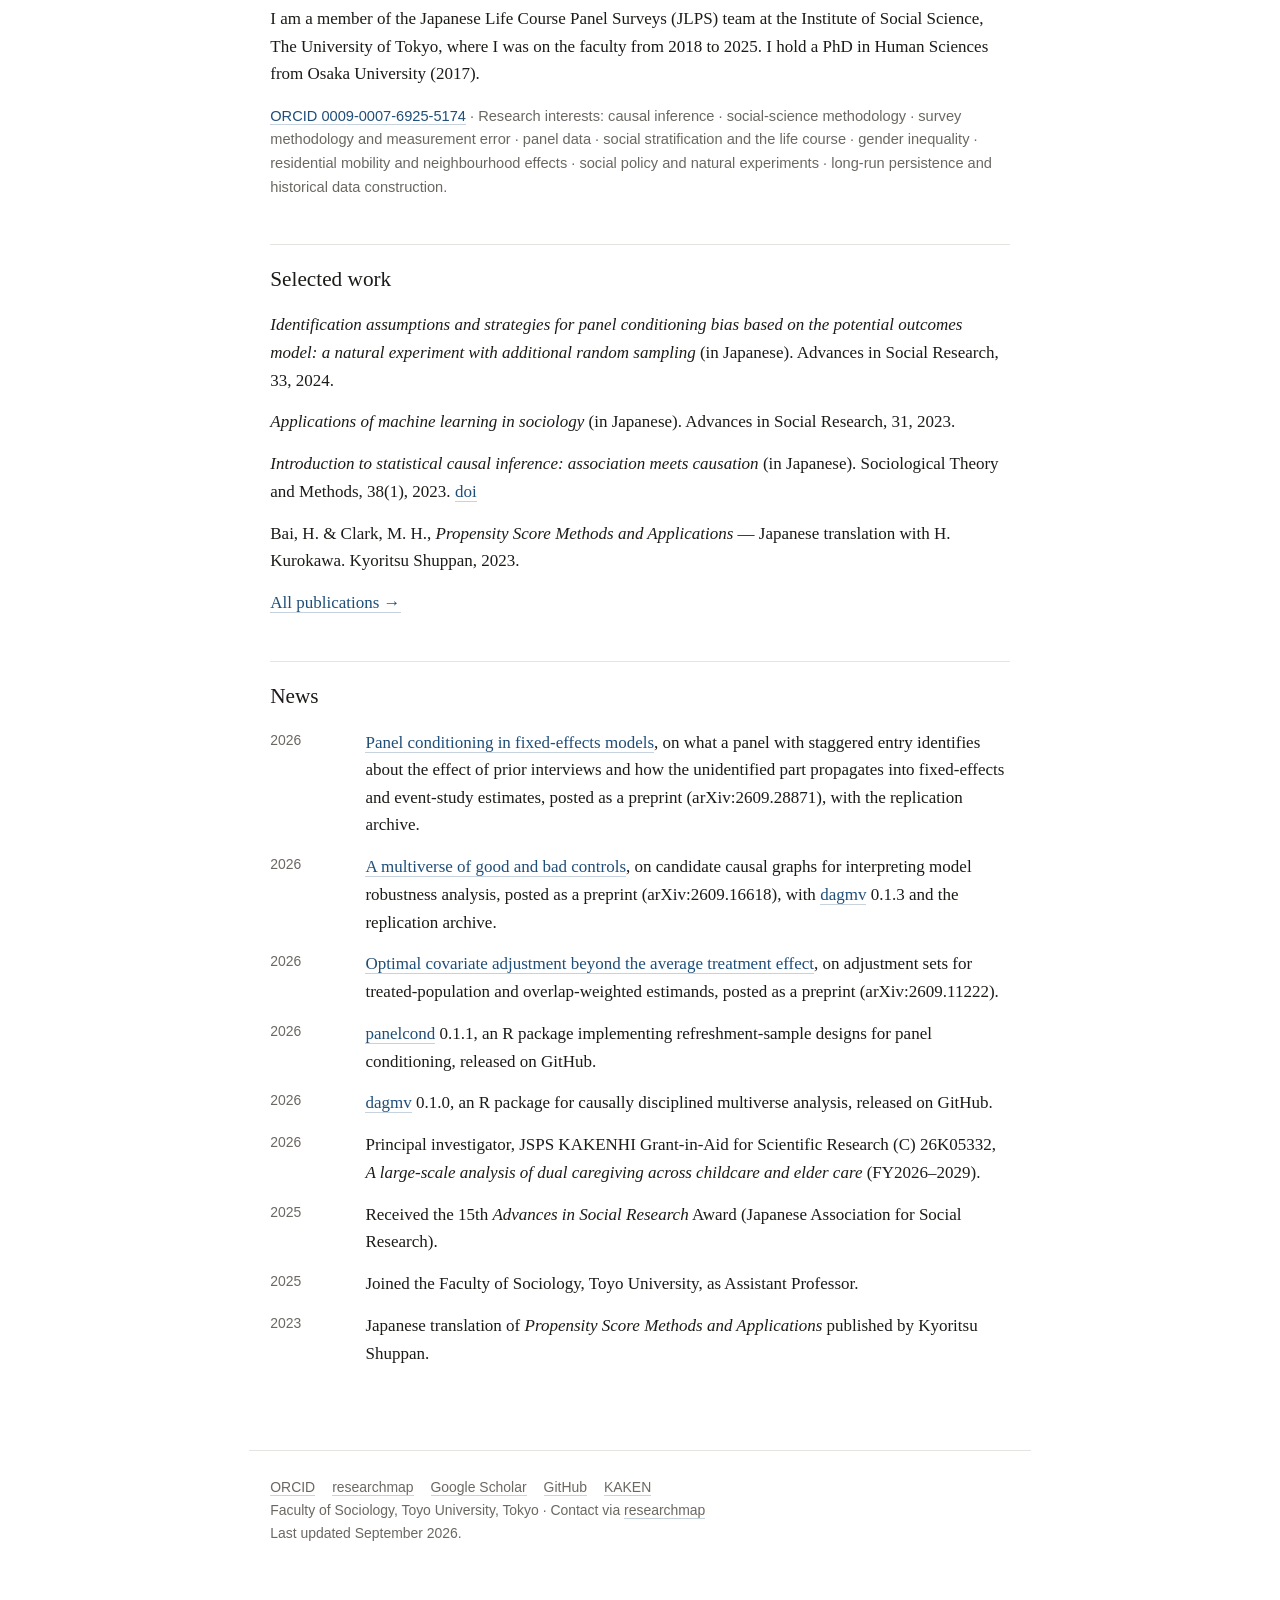
==== commit fe76f353: "Panel-conditioning preprint (arXiv:2609.28871): news, publications, research, software, panelcond 0." ====
--- a/index.html
+++ b/index.html
@@ -54,6 +54,7 @@
 
 <h2>News</h2>
 <ul class="plain news">
+<li><span class="year">2026</span><span><a href="https://arxiv.org/abs/2609.28871">Panel conditioning in fixed-effects models</a>, on what a panel with staggered entry identifies about the effect of prior interviews and how the unidentified part propagates into fixed-effects and event-study estimates, posted as a preprint (arXiv:2609.28871), with the replication archive.</span></li>
 <li><span class="year">2026</span><span><a href="https://arxiv.org/abs/2609.16618">A multiverse of good and bad controls</a>, on candidate causal graphs for interpreting model robustness analysis, posted as a preprint (arXiv:2609.16618), with <a href="https://github.com/sokubo/dagmv">dagmv</a> 0.1.3 and the replication archive.</span></li>
 <li><span class="year">2026</span><span><a href="https://arxiv.org/abs/2609.11222">Optimal covariate adjustment beyond the average treatment effect</a>, on adjustment sets for treated-population and overlap-weighted estimands, posted as a preprint (arXiv:2609.11222).</span></li>
 <li><span class="year">2026</span><span><a href="https://github.com/sokubo/panelcond">panelcond</a> 0.1.1, an R package implementing refreshment-sample designs for panel conditioning, released on GitHub.</span></li>
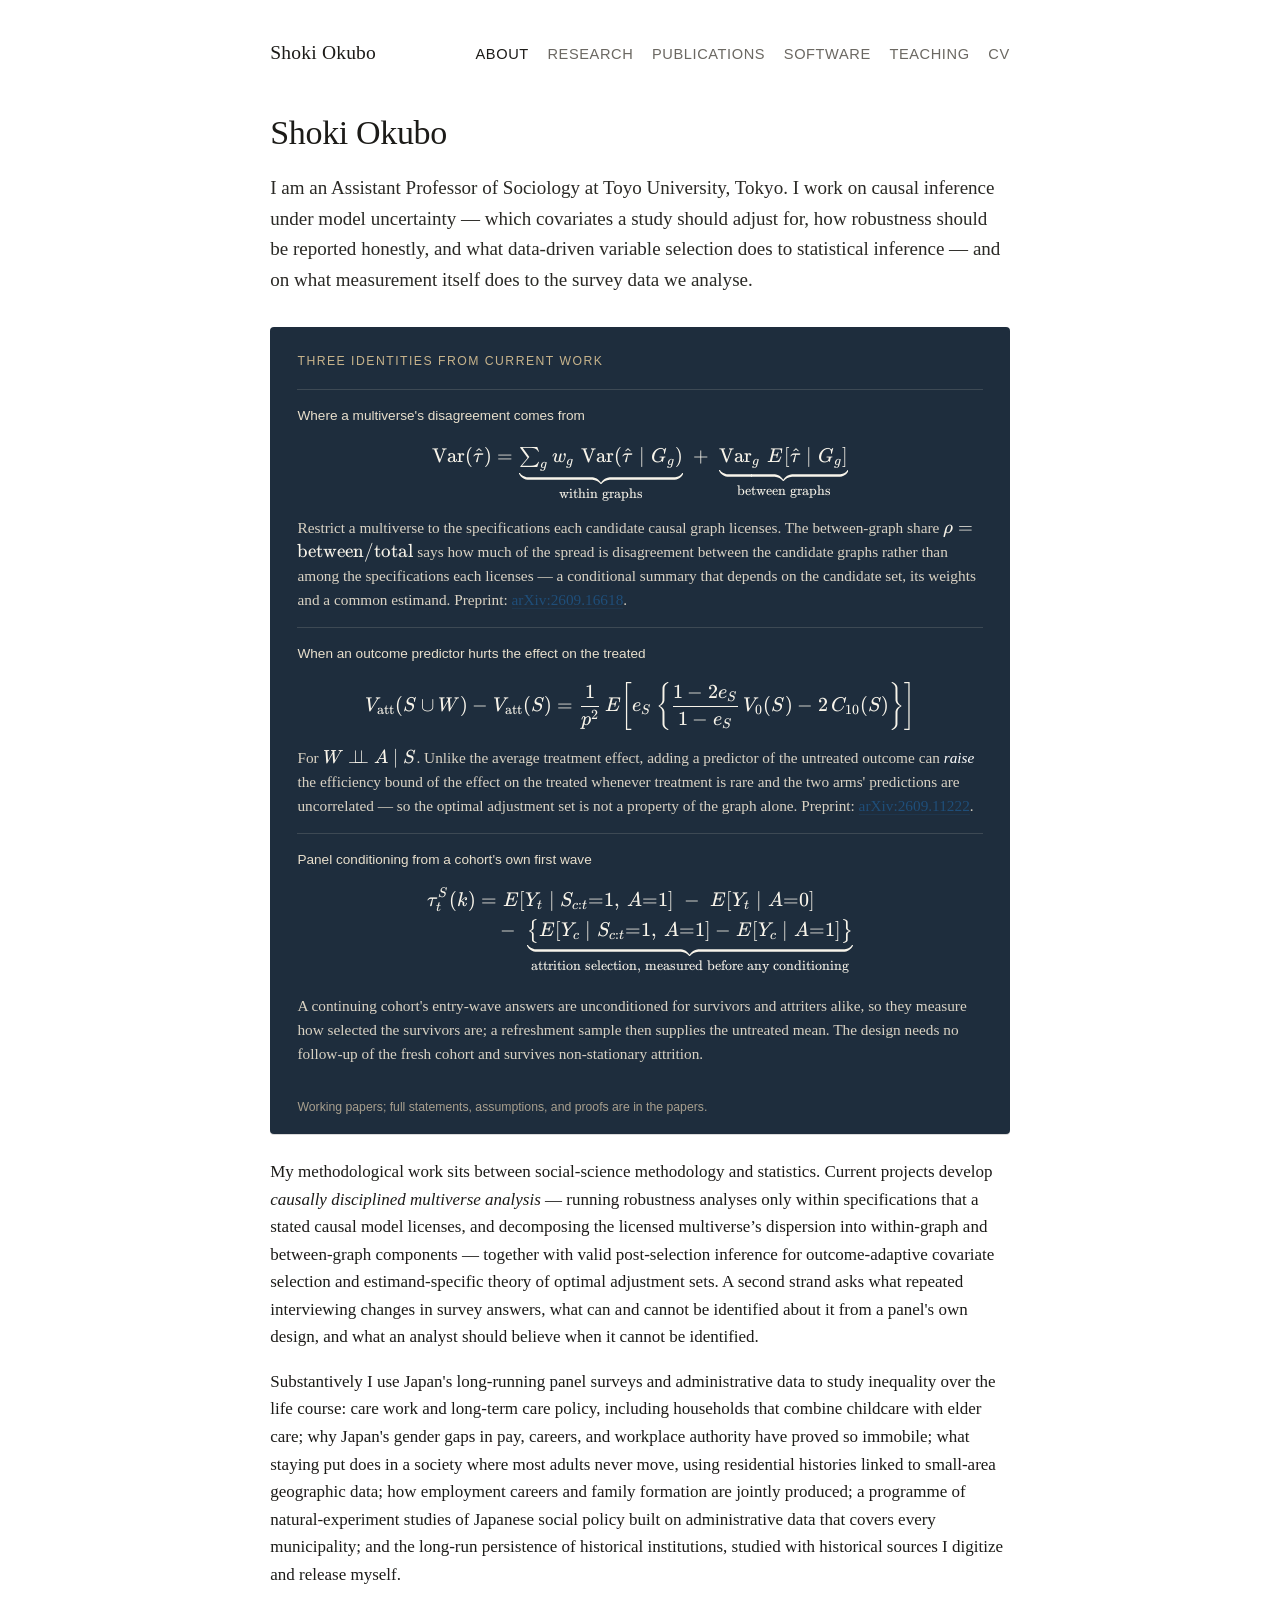
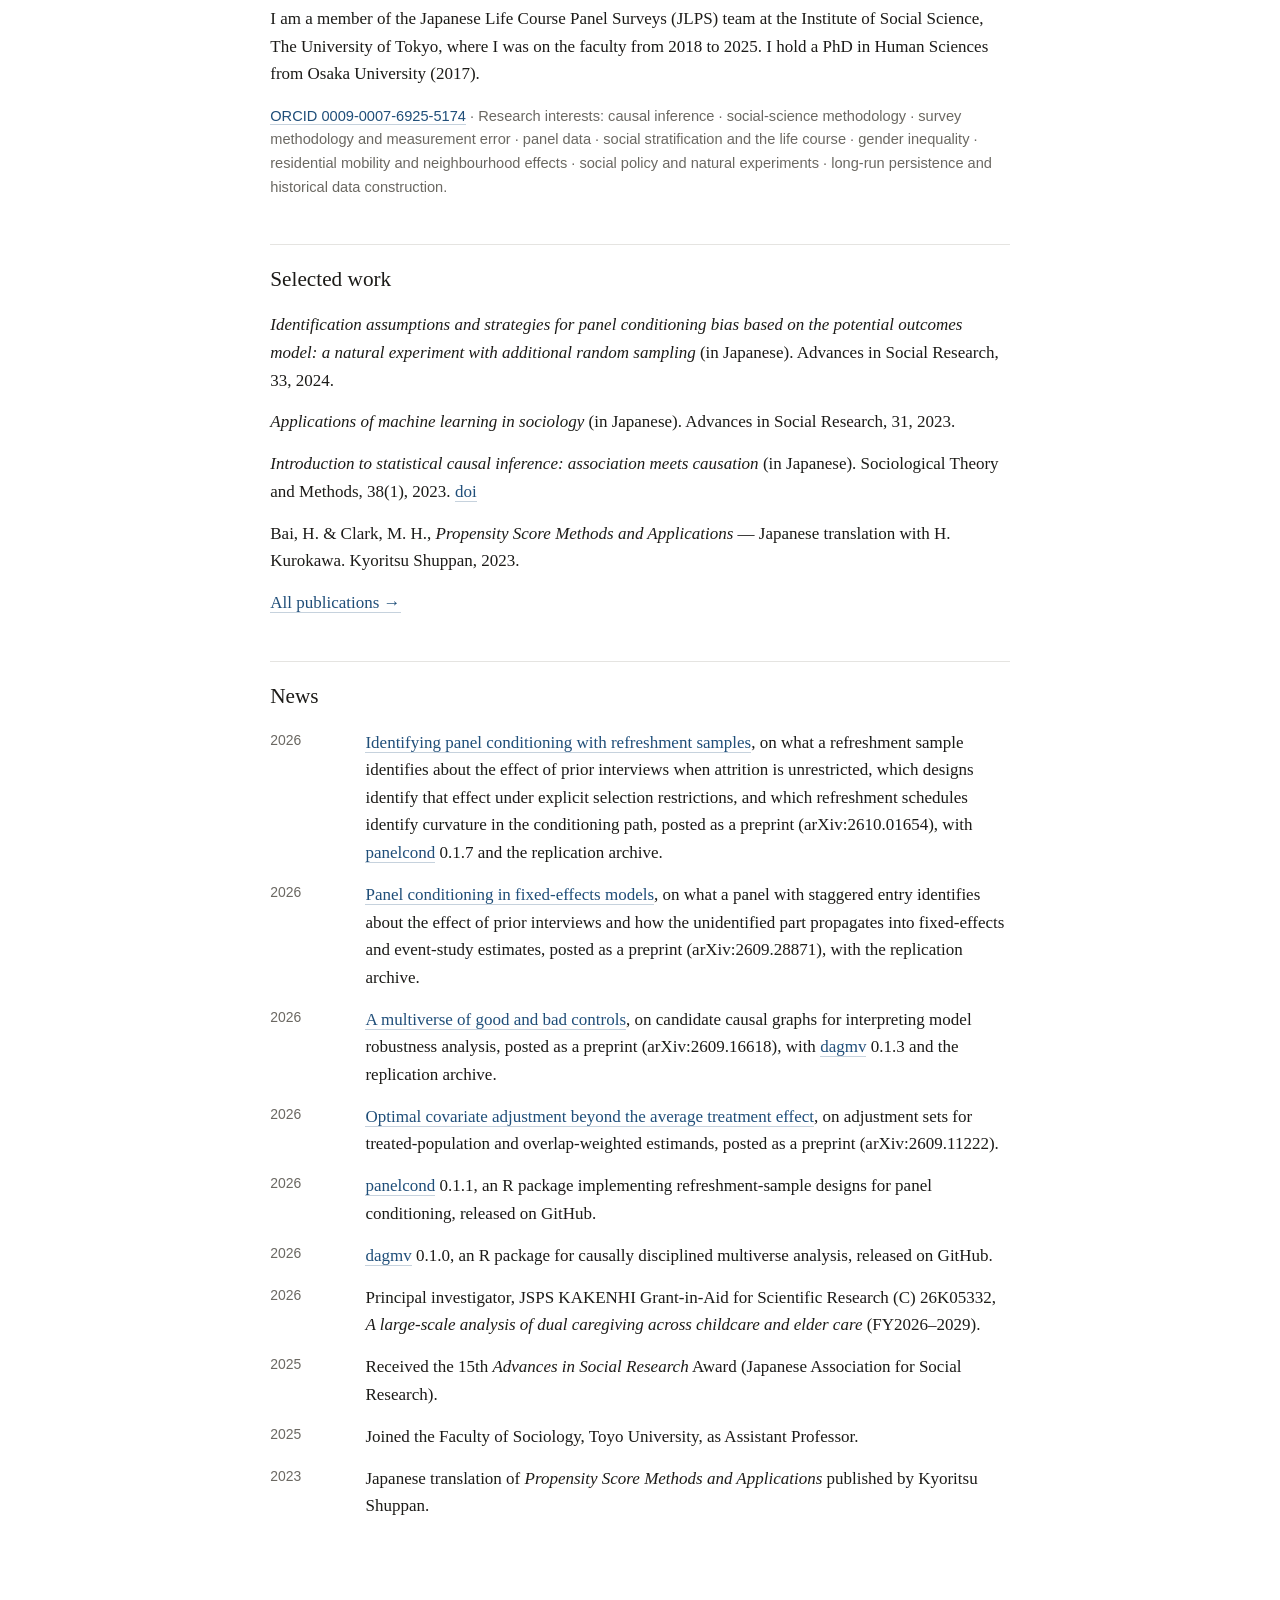
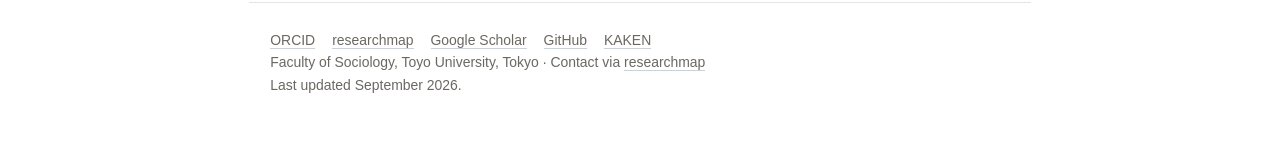
==== commit a49bdb5b: "Refreshment-designs preprint (arXiv:2610.01654): news, publications, research, software, panelcond 0" ====
--- a/index.html
+++ b/index.html
@@ -54,6 +54,7 @@
 
 <h2>News</h2>
 <ul class="plain news">
+<li><span class="year">2026</span><span><a href="https://arxiv.org/abs/2610.01654">Identifying panel conditioning with refreshment samples</a>, on what a refreshment sample identifies about the effect of prior interviews when attrition is unrestricted, which designs identify that effect under explicit selection restrictions, and which refreshment schedules identify curvature in the conditioning path, posted as a preprint (arXiv:2610.01654), with <a href="https://github.com/sokubo/panelcond">panelcond</a> 0.1.7 and the replication archive.</span></li>
 <li><span class="year">2026</span><span><a href="https://arxiv.org/abs/2609.28871">Panel conditioning in fixed-effects models</a>, on what a panel with staggered entry identifies about the effect of prior interviews and how the unidentified part propagates into fixed-effects and event-study estimates, posted as a preprint (arXiv:2609.28871), with the replication archive.</span></li>
 <li><span class="year">2026</span><span><a href="https://arxiv.org/abs/2609.16618">A multiverse of good and bad controls</a>, on candidate causal graphs for interpreting model robustness analysis, posted as a preprint (arXiv:2609.16618), with <a href="https://github.com/sokubo/dagmv">dagmv</a> 0.1.3 and the replication archive.</span></li>
 <li><span class="year">2026</span><span><a href="https://arxiv.org/abs/2609.11222">Optimal covariate adjustment beyond the average treatment effect</a>, on adjustment sets for treated-population and overlap-weighted estimands, posted as a preprint (arXiv:2609.11222).</span></li>
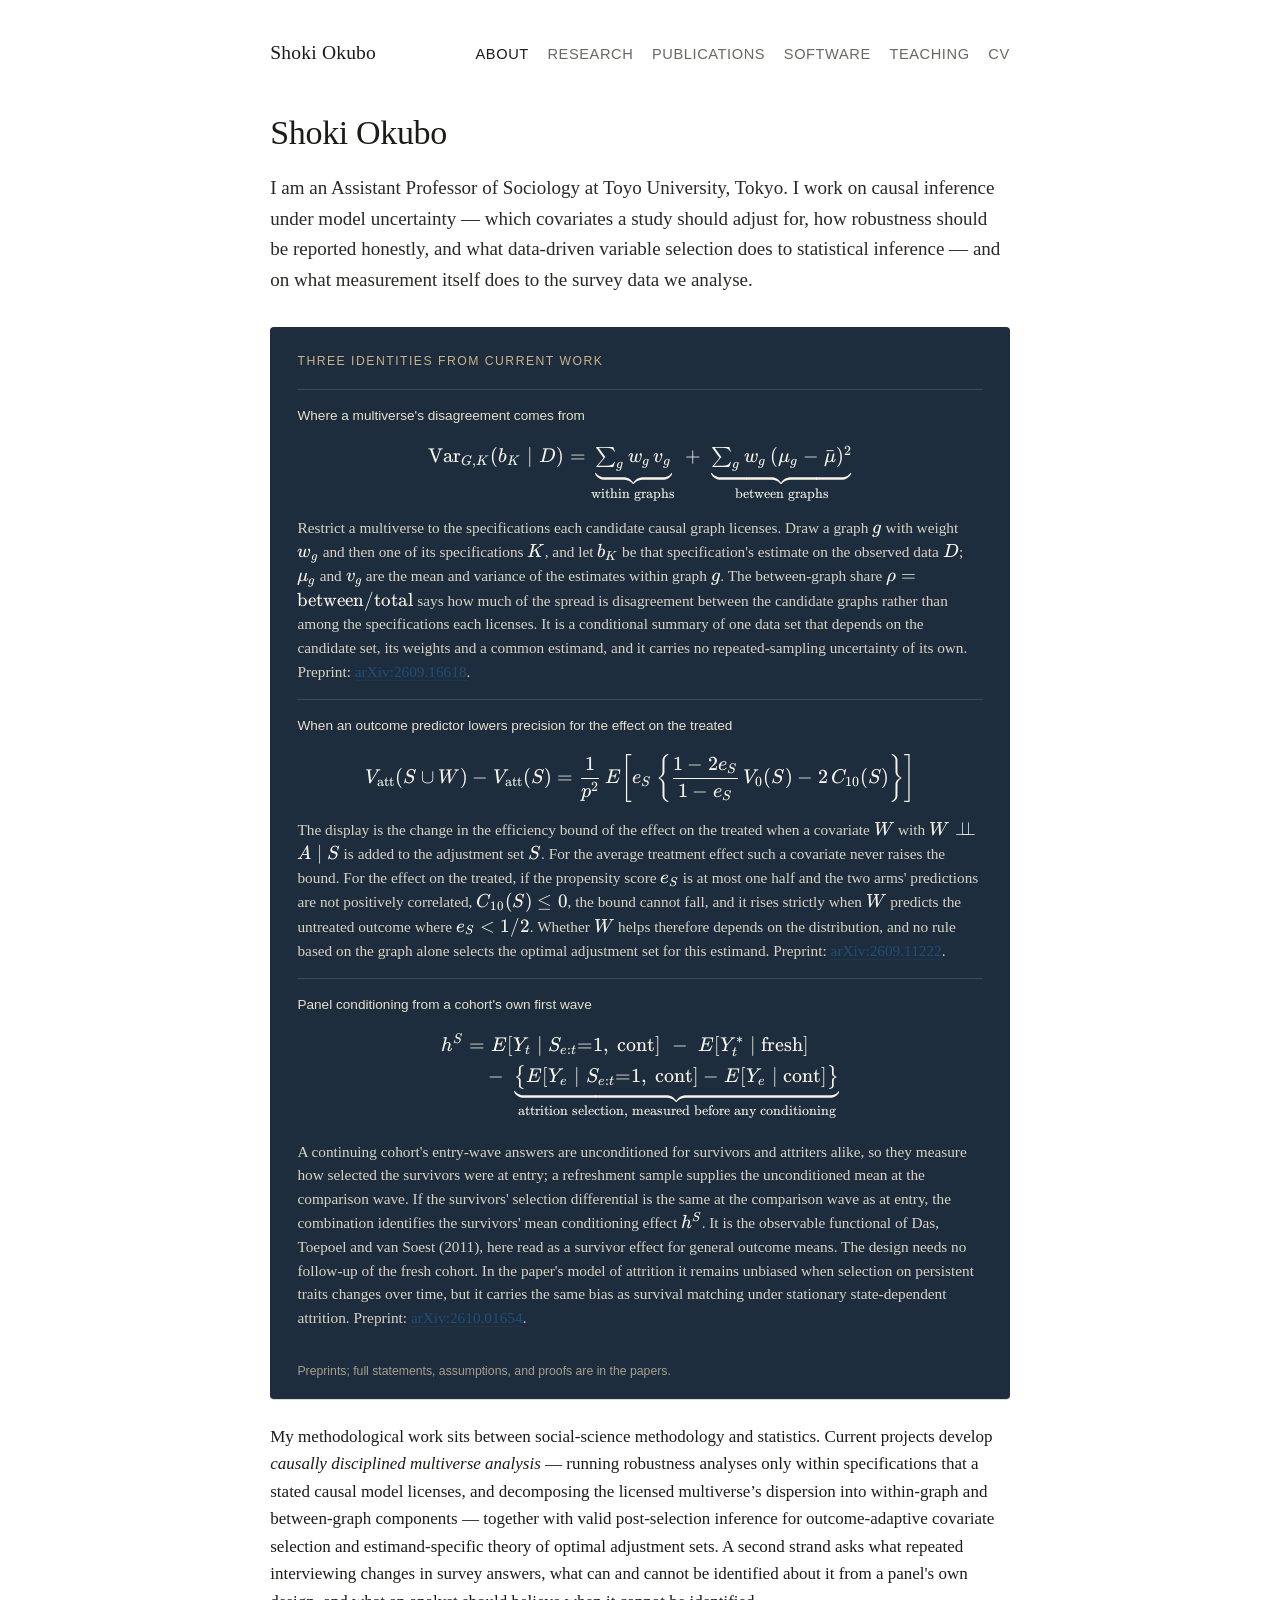
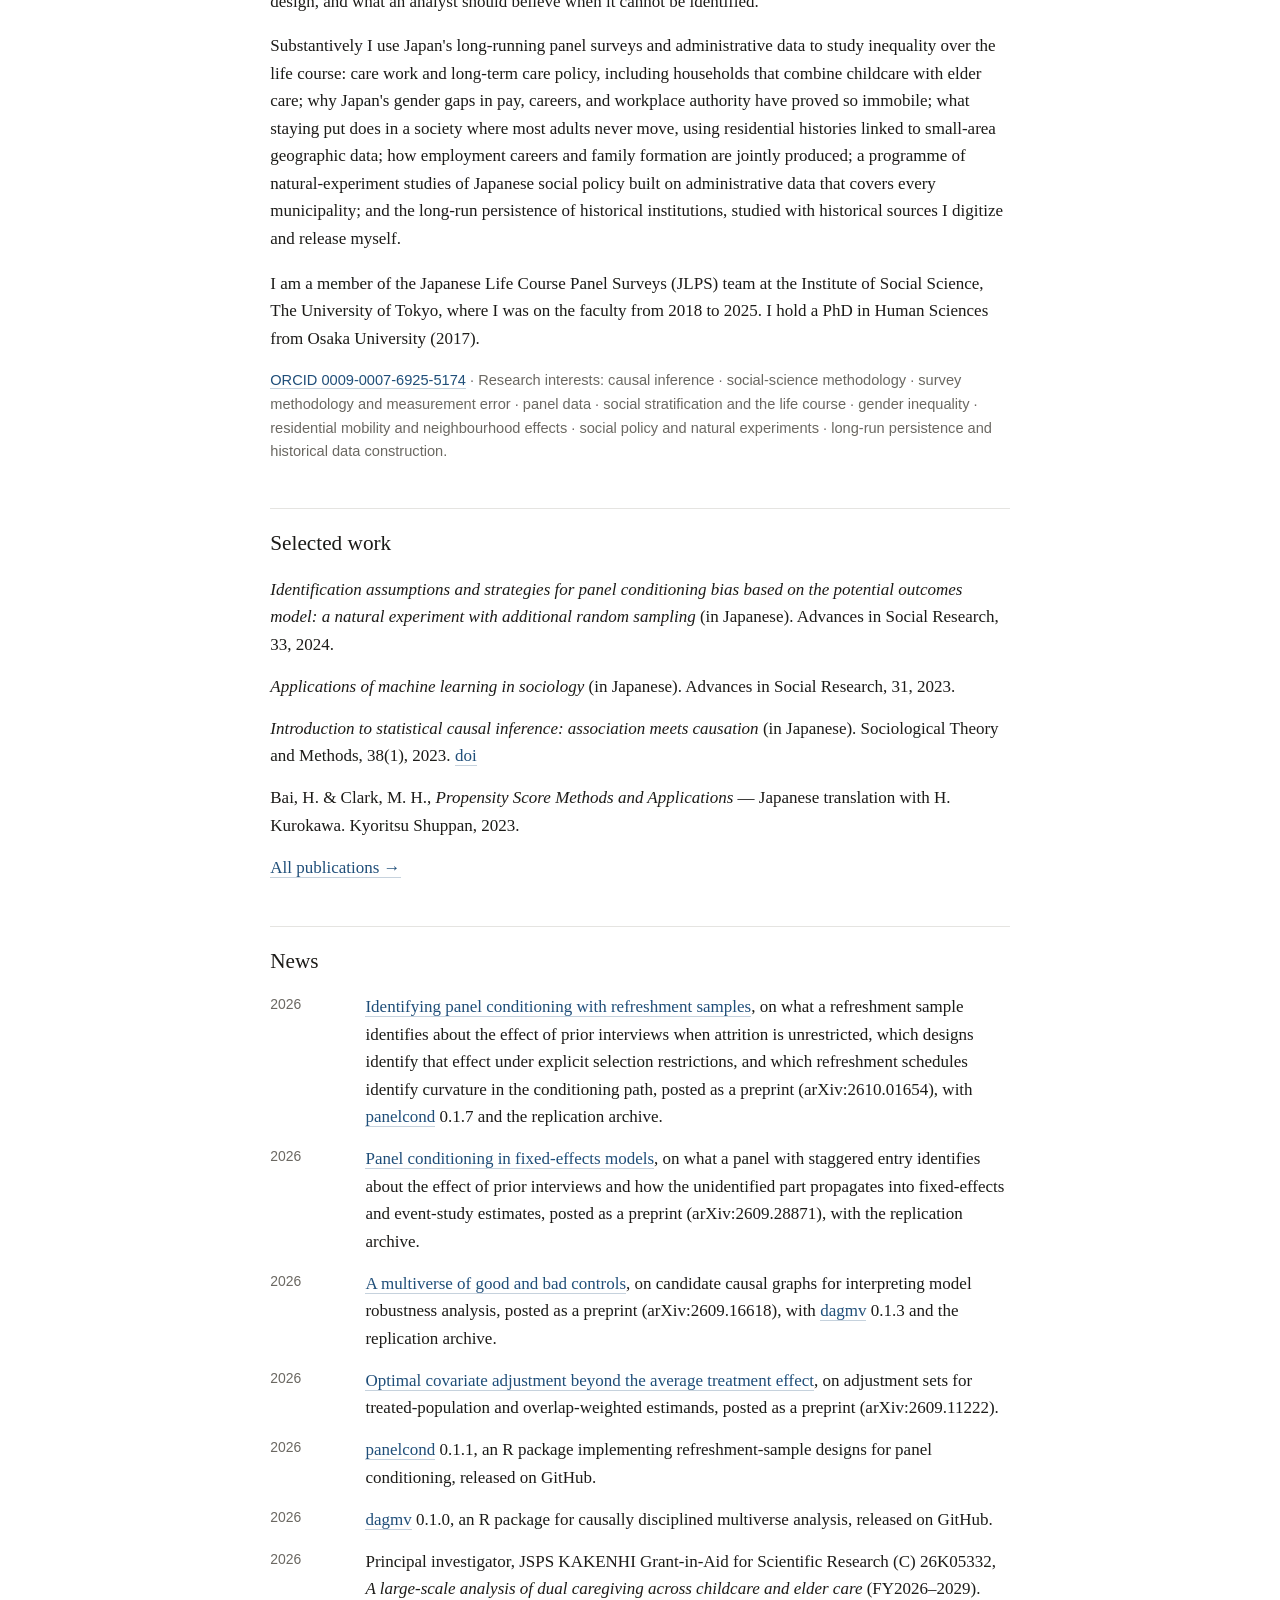
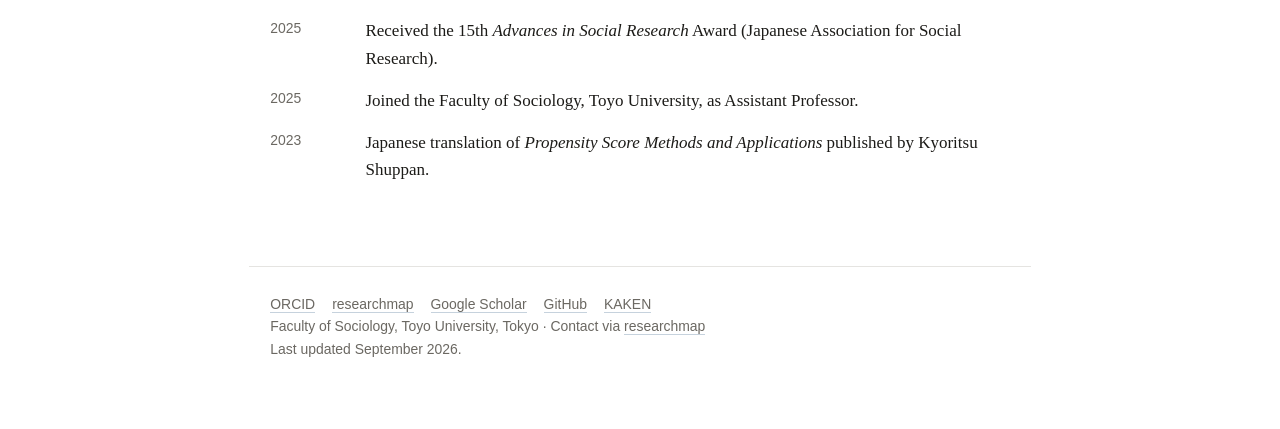
==== commit 66b69385: "Top page: align the three identities with their preprints (notation, conditions, sources) and link e" ====
--- a/index.html
+++ b/index.html
@@ -21,20 +21,20 @@
 <figcaption>Three identities from current work</figcaption>
 <div class="item">
 <div class="cap">Where a multiverse's disagreement comes from</div>
-<div class="eq">\[ \operatorname{Var}(\hat\tau)=\underbrace{\textstyle\sum_{g} w_g\,\operatorname{Var}(\hat\tau \mid G_g)}_{\text{within graphs}}\;+\;\underbrace{\operatorname{Var}_g\,E[\hat\tau \mid G_g]}_{\text{between graphs}} \]</div>
-<div class="note">Restrict a multiverse to the specifications each candidate causal graph licenses. The between-graph share \(\rho=\text{between}/\text{total}\) says how much of the spread is disagreement between the candidate graphs rather than among the specifications each licenses &mdash; a conditional summary that depends on the candidate set, its weights and a common estimand. Preprint: <a href="https://arxiv.org/abs/2609.16618">arXiv:2609.16618</a>.</div>
+<div class="eq">\[ \operatorname{Var}_{G,K}(b_K\mid D)=\underbrace{\textstyle\sum_{g} w_g\,v_g}_{\text{within graphs}}\;+\;\underbrace{\textstyle\sum_{g} w_g\,(\mu_g-\bar\mu)^2}_{\text{between graphs}} \]</div>
+<div class="note">Restrict a multiverse to the specifications each candidate causal graph licenses. Draw a graph \(g\) with weight \(w_g\) and then one of its specifications \(K\), and let \(b_K\) be that specification's estimate on the observed data \(D\); \(\mu_g\) and \(v_g\) are the mean and variance of the estimates within graph \(g\). The between-graph share \(\rho=\text{between}/\text{total}\) says how much of the spread is disagreement between the candidate graphs rather than among the specifications each licenses. It is a conditional summary of one data set that depends on the candidate set, its weights and a common estimand, and it carries no repeated-sampling uncertainty of its own. Preprint: <a href="https://arxiv.org/abs/2609.16618">arXiv:2609.16618</a>.</div>
 </div>
 <div class="item">
-<div class="cap">When an outcome predictor hurts the effect on the treated</div>
+<div class="cap">When an outcome predictor lowers precision for the effect on the treated</div>
 <div class="eq">\[ V_{\mathrm{att}}(S\cup W)-V_{\mathrm{att}}(S)=\frac{1}{p^{2}}\,E\!\left[e_S\left\{\frac{1-2e_S}{1-e_S}\,V_0(S)-2\,C_{10}(S)\right\}\right] \]</div>
-<div class="note">For \(W \perp\!\!\!\perp A \mid S\). Unlike the average treatment effect, adding a predictor of the untreated outcome can <em>raise</em> the efficiency bound of the effect on the treated whenever treatment is rare and the two arms' predictions are uncorrelated &mdash; so the optimal adjustment set is not a property of the graph alone. Preprint: <a href="https://arxiv.org/abs/2609.11222">arXiv:2609.11222</a>.</div>
+<div class="note">The display is the change in the efficiency bound of the effect on the treated when a covariate \(W\) with \(W \perp\!\!\!\perp A \mid S\) is added to the adjustment set \(S\). For the average treatment effect such a covariate never raises the bound. For the effect on the treated, if the propensity score \(e_S\) is at most one half and the two arms' predictions are not positively correlated, \(C_{10}(S)\le 0\), the bound cannot fall, and it rises strictly when \(W\) predicts the untreated outcome where \(e_S&lt;1/2\). Whether \(W\) helps therefore depends on the distribution, and no rule based on the graph alone selects the optimal adjustment set for this estimand. Preprint: <a href="https://arxiv.org/abs/2609.11222">arXiv:2609.11222</a>.</div>
 </div>
 <div class="item">
 <div class="cap">Panel conditioning from a cohort's own first wave</div>
-<div class="eq">\[ \begin{aligned} \tau^{S}_t(k) &= E[Y_t\mid S_{c:t}{=}1,\,A{=}1]\;-\;E[Y_t\mid A{=}0] \\ &\quad -\;\underbrace{\big\{E[Y_c\mid S_{c:t}{=}1,\,A{=}1]-E[Y_c\mid A{=}1]\big\}}_{\text{attrition selection, measured before any conditioning}} \end{aligned} \]</div>
-<div class="note">A continuing cohort's entry-wave answers are unconditioned for survivors and attriters alike, so they measure how selected the survivors are; a refreshment sample then supplies the untreated mean. The design needs no follow-up of the fresh cohort and survives non-stationary attrition.</div>
+<div class="eq">\[ \begin{aligned} h^{S} &= E[Y_t\mid S_{e:t}{=}1,\ \text{cont}]\;-\;E[Y^{*}_t\mid \text{fresh}] \\ &\quad -\;\underbrace{\big\{E[Y_e\mid S_{e:t}{=}1,\ \text{cont}]-E[Y_e\mid \text{cont}]\big\}}_{\text{attrition selection, measured before any conditioning}} \end{aligned} \]</div>
+<div class="note">A continuing cohort's entry-wave answers are unconditioned for survivors and attriters alike, so they measure how selected the survivors were at entry; a refreshment sample supplies the unconditioned mean at the comparison wave. If the survivors' selection differential is the same at the comparison wave as at entry, the combination identifies the survivors' mean conditioning effect \(h^{S}\). It is the observable functional of Das, Toepoel and van Soest (2011), here read as a survivor effect for general outcome means. The design needs no follow-up of the fresh cohort. In the paper's model of attrition it remains unbiased when selection on persistent traits changes over time, but it carries the same bias as survival matching under stationary state-dependent attrition. Preprint: <a href="https://arxiv.org/abs/2610.01654">arXiv:2610.01654</a>.</div>
 </div>
-<p class="fine">Working papers; full statements, assumptions, and proofs are in the papers.</p>
+<p class="fine">Preprints; full statements, assumptions, and proofs are in the papers.</p>
 </figure>
 
 <p>My methodological work sits between social-science methodology and statistics. Current projects develop <em>causally disciplined multiverse analysis</em> &mdash; running robustness analyses only within specifications that a stated causal model licenses, and decomposing the licensed multiverse&rsquo;s dispersion into within-graph and between-graph components &mdash; together with valid post-selection inference for outcome-adaptive covariate selection and estimand-specific theory of optimal adjustment sets. A second strand asks what repeated interviewing changes in survey answers, what can and cannot be identified about it from a panel's own design, and what an analyst should believe when it cannot be identified.</p>
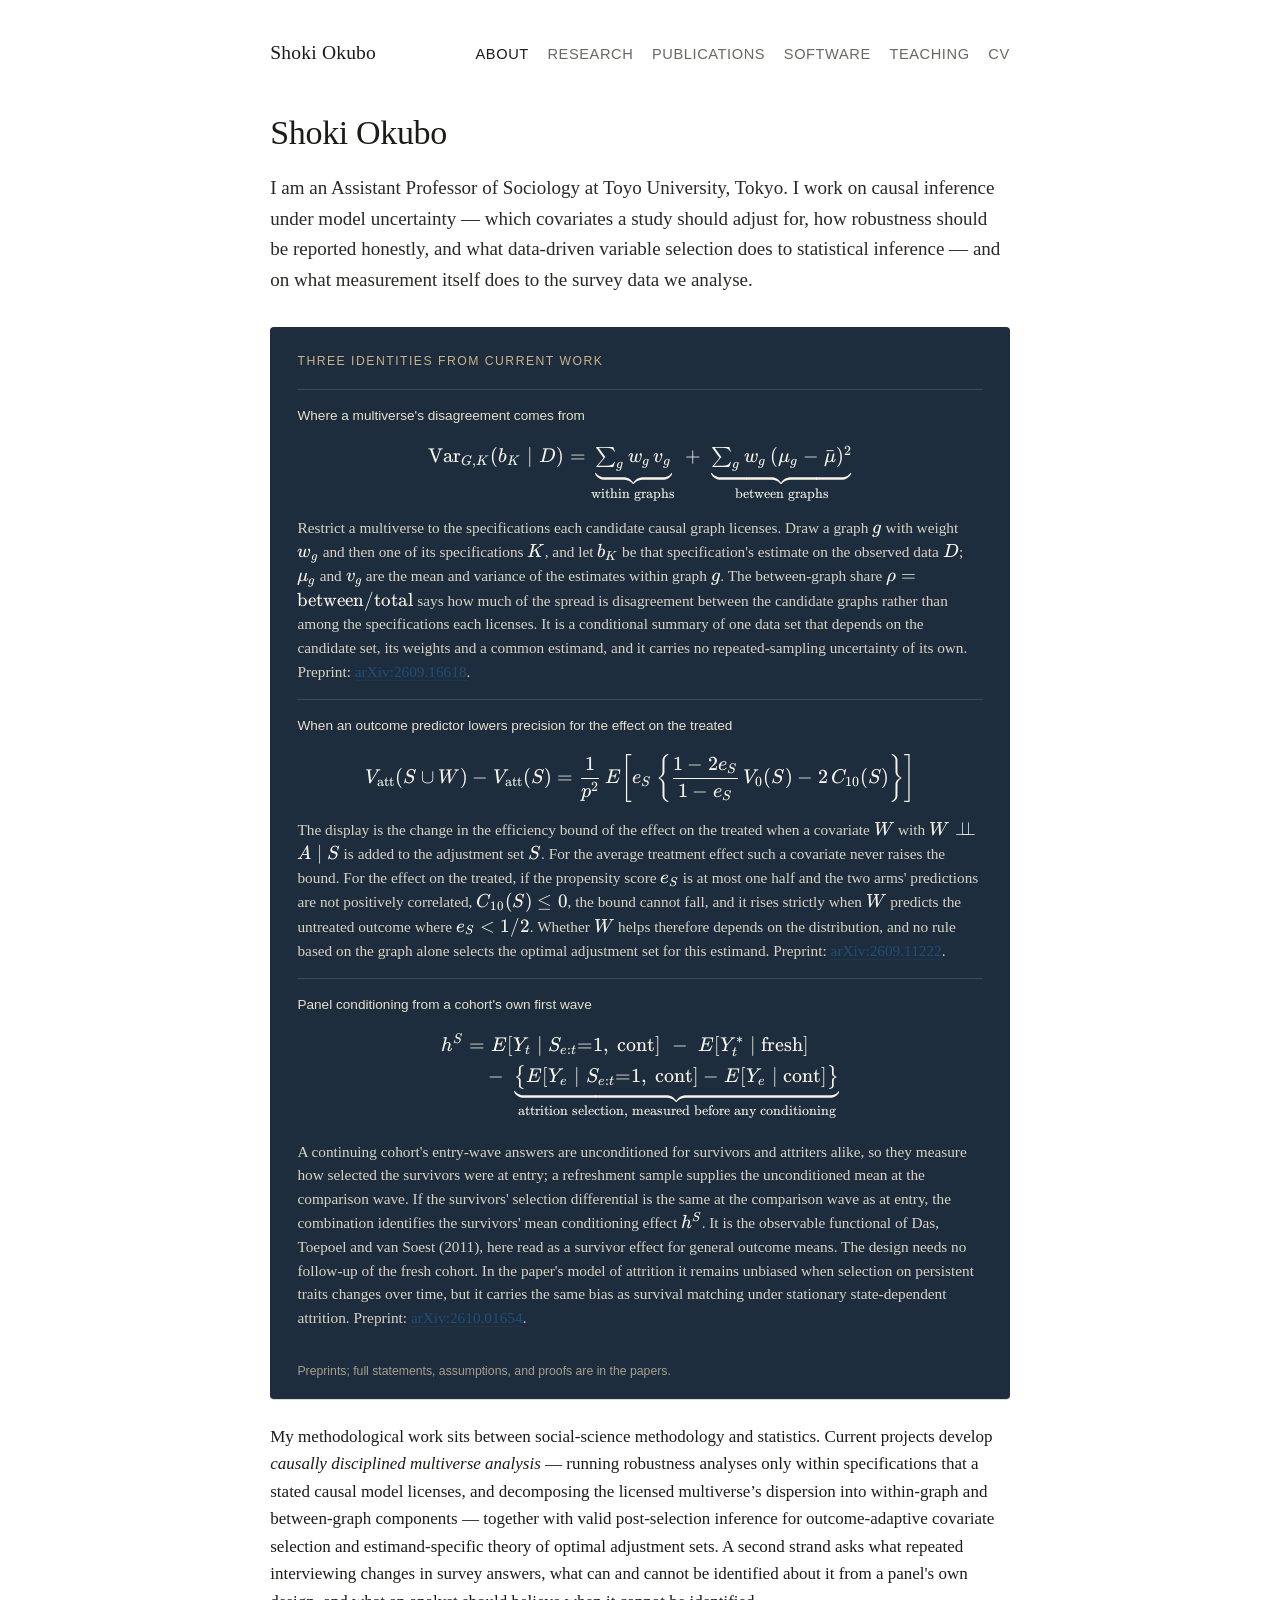
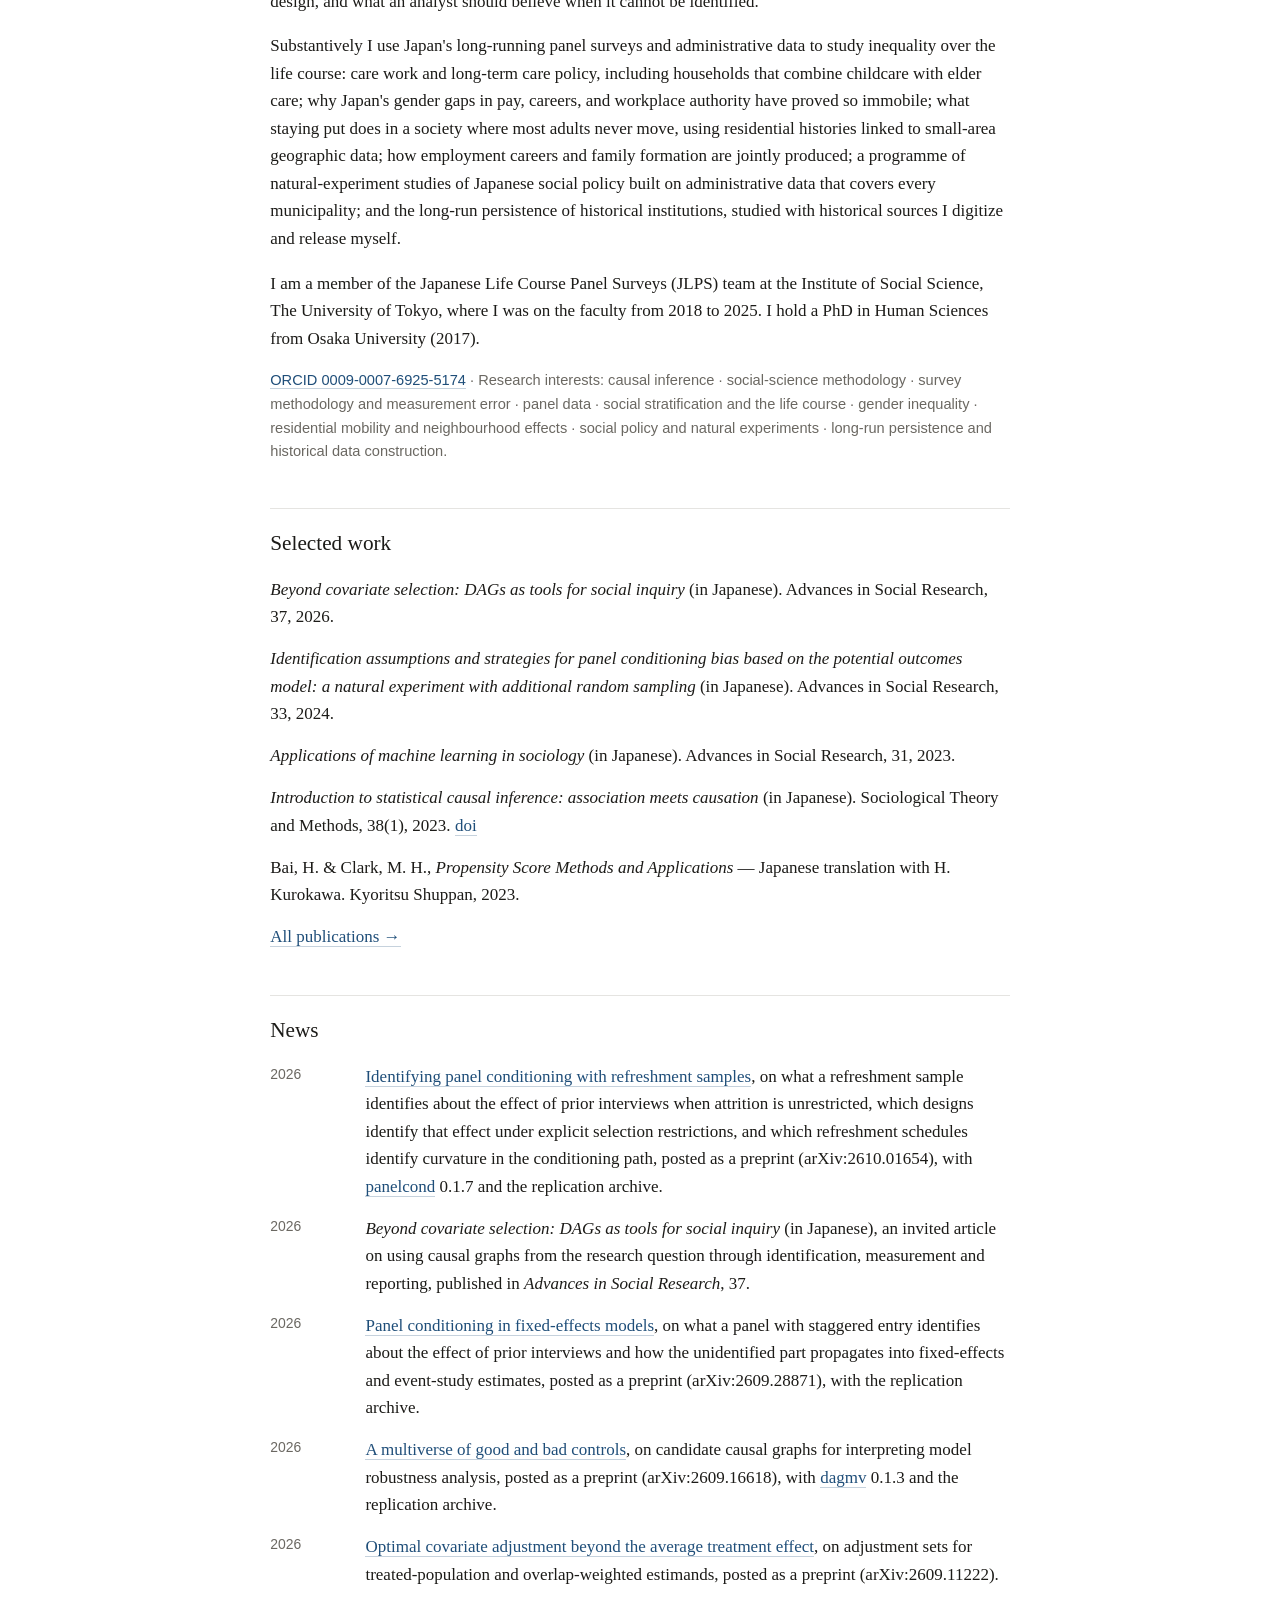
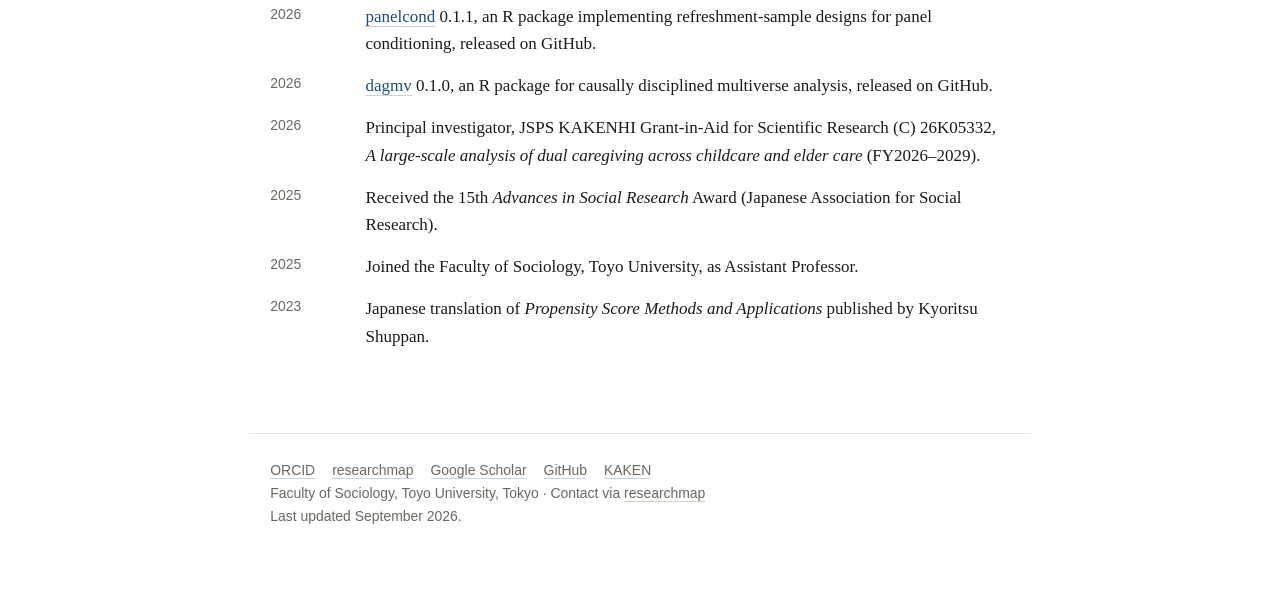
==== commit 74c8d87b: "Publications, news and selected work: invited DAG article in Advances in Social Research 37 (2026)" ====
--- a/index.html
+++ b/index.html
@@ -45,6 +45,7 @@
 
 <h2>Selected work</h2>
 <ul class="plain">
+<li><span class="pub"><span class="t">Beyond covariate selection: DAGs as tools for social inquiry</span> (in Japanese). <span class="j">Advances in Social Research</span>, 37, 2026.</span></li>
 <li><span class="pub"><span class="t">Identification assumptions and strategies for panel conditioning bias based on the potential outcomes model: a natural experiment with additional random sampling</span> (in Japanese). <span class="j">Advances in Social Research</span>, 33, 2024.</span></li>
 <li><span class="pub"><span class="t">Applications of machine learning in sociology</span> (in Japanese). <span class="j">Advances in Social Research</span>, 31, 2023.</span></li>
 <li><span class="pub"><span class="t">Introduction to statistical causal inference: association meets causation</span> (in Japanese). <span class="j">Sociological Theory and Methods</span>, 38(1), 2023. <a href="https://doi.org/10.11218/ojjams.38.169">doi</a></span></li>
@@ -55,6 +56,7 @@
 <h2>News</h2>
 <ul class="plain news">
 <li><span class="year">2026</span><span><a href="https://arxiv.org/abs/2610.01654">Identifying panel conditioning with refreshment samples</a>, on what a refreshment sample identifies about the effect of prior interviews when attrition is unrestricted, which designs identify that effect under explicit selection restrictions, and which refreshment schedules identify curvature in the conditioning path, posted as a preprint (arXiv:2610.01654), with <a href="https://github.com/sokubo/panelcond">panelcond</a> 0.1.7 and the replication archive.</span></li>
+<li><span class="year">2026</span><span><em>Beyond covariate selection: DAGs as tools for social inquiry</em> (in Japanese), an invited article on using causal graphs from the research question through identification, measurement and reporting, published in <em>Advances in Social Research</em>, 37.</span></li>
 <li><span class="year">2026</span><span><a href="https://arxiv.org/abs/2609.28871">Panel conditioning in fixed-effects models</a>, on what a panel with staggered entry identifies about the effect of prior interviews and how the unidentified part propagates into fixed-effects and event-study estimates, posted as a preprint (arXiv:2609.28871), with the replication archive.</span></li>
 <li><span class="year">2026</span><span><a href="https://arxiv.org/abs/2609.16618">A multiverse of good and bad controls</a>, on candidate causal graphs for interpreting model robustness analysis, posted as a preprint (arXiv:2609.16618), with <a href="https://github.com/sokubo/dagmv">dagmv</a> 0.1.3 and the replication archive.</span></li>
 <li><span class="year">2026</span><span><a href="https://arxiv.org/abs/2609.11222">Optimal covariate adjustment beyond the average treatment effect</a>, on adjustment sets for treated-population and overlap-weighted estimands, posted as a preprint (arXiv:2609.11222).</span></li>
